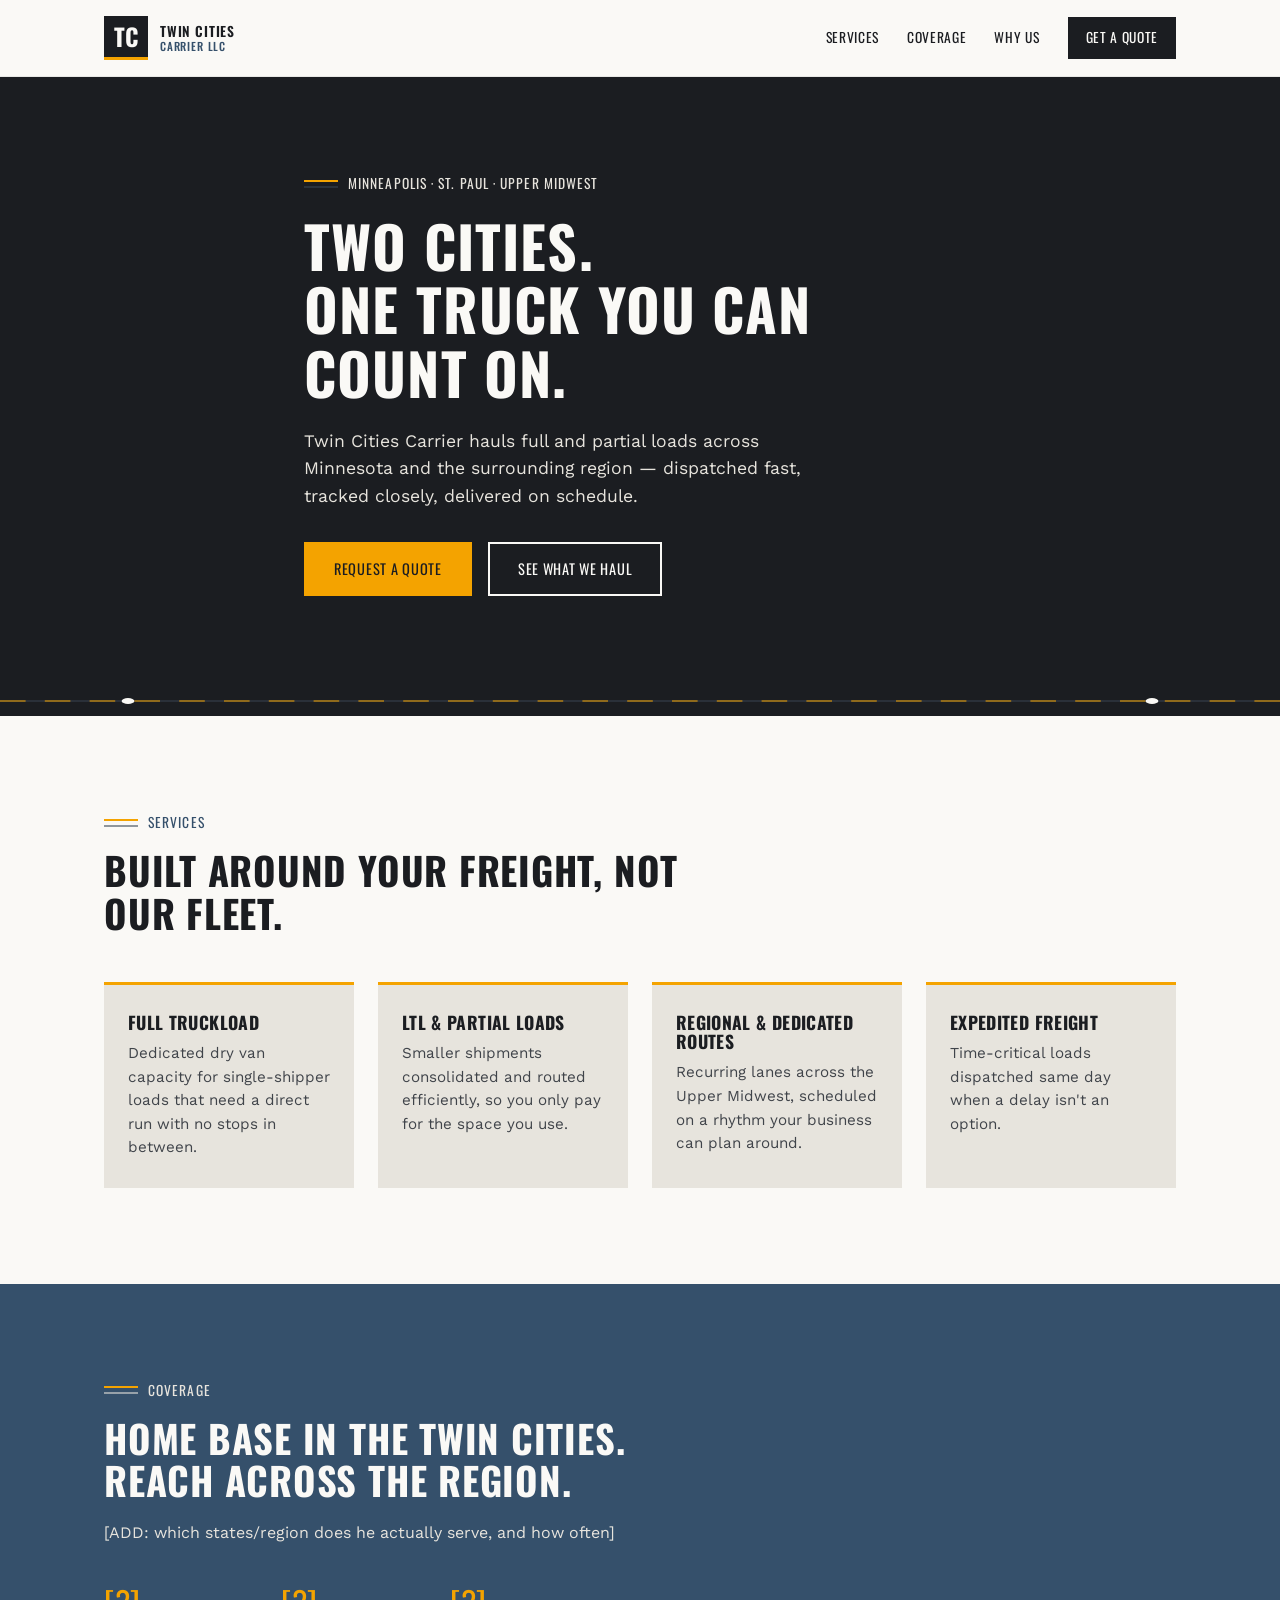
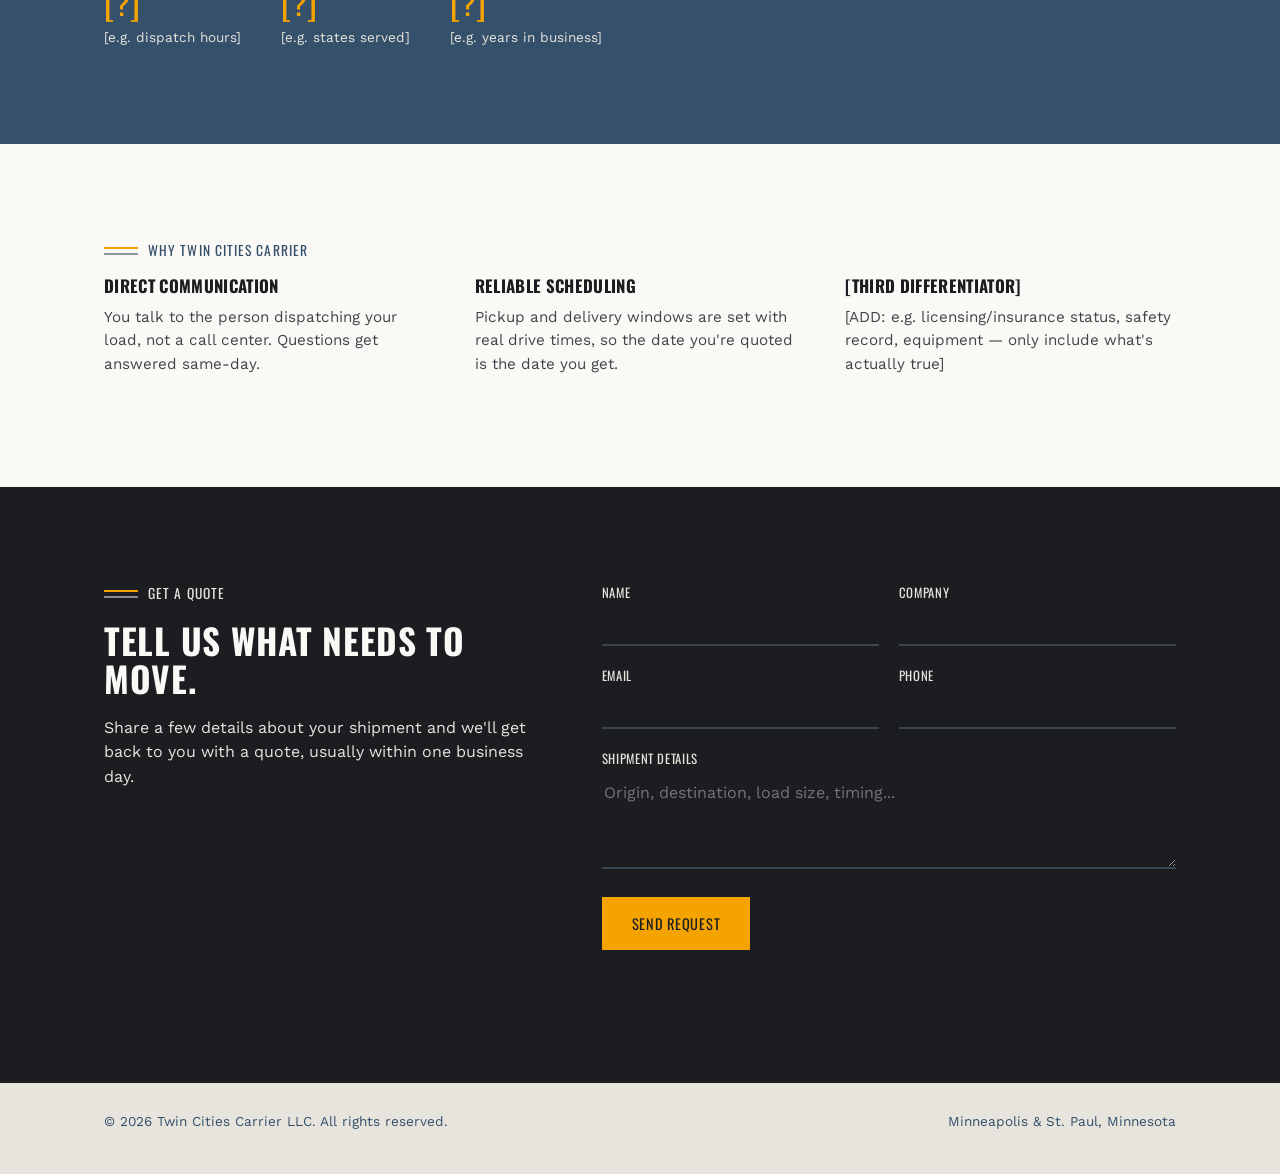
==== Frontend/index.html @ 6d0b6241 "basic structure" ====
<!DOCTYPE html>
<html lang="en">
<head>
<meta charset="UTF-8">
<meta name="viewport" content="width=device-width, initial-scale=1.0">
<title>Twin Cities Carrier LLC | Freight & Trucking Across the Upper Midwest</title>
<link rel="preconnect" href="https://fonts.googleapis.com">
<link rel="preconnect" href="https://fonts.gstatic.com" crossorigin>
<link href="https://fonts.googleapis.com/css2?family=Oswald:wght@500;600;700&family=Work+Sans:wght@400;500;600&display=swap" rel="stylesheet">
<link rel="stylesheet" href="styles.css">
</head>
<body>

<header class="site-header">
  <div class="wrap header-inner">
    <a href="#top" class="logo">
      <span class="logo-mark">TC</span>
      <span class="logo-text">TWIN CITIES<br><span>CARRIER LLC</span></span>
    </a>
    <nav class="main-nav">
      <a href="#services">Services</a>
      <a href="#coverage">Coverage</a>
      <a href="#why">Why Us</a>
      <a href="#contact" class="nav-cta">Get a Quote</a>
    </nav>
  </div>
</header>

<main id="top">

  <section class="hero">
    <div class="wrap hero-inner">
      <p class="eyebrow"><span class="dash-pair" aria-hidden="true"></span>Minneapolis&nbsp;&middot;&nbsp;St. Paul&nbsp;&middot;&nbsp;Upper Midwest</p>
      <h1>Two cities.<br>One truck you can count on.</h1>
      <p class="hero-sub">Twin Cities Carrier hauls full and partial loads across Minnesota and the surrounding region &mdash; dispatched fast, tracked closely, delivered on schedule.</p>
      <div class="hero-actions">
        <a href="#contact" class="btn btn-primary">Request a Quote</a>
        <a href="#services" class="btn btn-ghost">See What We Haul</a>
      </div>
    </div>
    <svg class="route-line" viewBox="0 0 1200 120" preserveAspectRatio="none" aria-hidden="true">
      <line x1="0" y1="90" x2="1200" y2="90" stroke="#3A4552" stroke-width="2"/>
      <line x1="0" y1="90" x2="1200" y2="90" stroke="#F4A300" stroke-width="2" stroke-dasharray="24 18"/>
      <circle cx="120" cy="90" r="6" fill="#FAF9F6"/>
      <circle cx="1080" cy="90" r="6" fill="#FAF9F6"/>
    </svg>
  </section>

  <section id="services" class="services">
    <div class="wrap">
      <p class="section-label"><span class="dash-pair" aria-hidden="true"></span>Services</p>
      <h2>Built around your freight, not our fleet.</h2>
      <div class="card-grid">
        <article class="card">
          <h3>Full Truckload</h3>
          <p>Dedicated dry van capacity for single-shipper loads that need a direct run with no stops in between.</p>
        </article>
        <article class="card">
          <h3>LTL &amp; Partial Loads</h3>
          <p>Smaller shipments consolidated and routed efficiently, so you only pay for the space you use.</p>
        </article>
        <article class="card">
          <h3>Regional &amp; Dedicated Routes</h3>
          <p>Recurring lanes across the Upper Midwest, scheduled on a rhythm your business can plan around.</p>
        </article>
        <article class="card">
          <h3>Expedited Freight</h3>
          <p>Time-critical loads dispatched same day when a delay isn't an option.</p>
        </article>
      </div>
    </div>
  </section>

  <section id="coverage" class="coverage">
    <div class="wrap coverage-inner">
      <div class="coverage-copy">
        <p class="section-label light"><span class="dash-pair light" aria-hidden="true"></span>Coverage</p>
        <h2>Home base in the Twin Cities. Reach across the region.</h2>
        <p>[ADD: which states/region does he actually serve, and how often]</p>
        <ul class="stat-list">
          <li><span class="stat-num">[?]</span><span class="stat-label">[e.g. dispatch hours]</span></li>
          <li><span class="stat-num">[?]</span><span class="stat-label">[e.g. states served]</span></li>
          <li><span class="stat-num">[?]</span><span class="stat-label">[e.g. years in business]</span></li>
        </ul>
      </div>
    </div>
  </section>

  <section id="why" class="why">
    <div class="wrap">
      <p class="section-label"><span class="dash-pair" aria-hidden="true"></span>Why Twin Cities Carrier</p>
      <div class="why-grid">
        <div class="why-item">
          <h3>Direct communication</h3>
          <p>You talk to the person dispatching your load, not a call center. Questions get answered same-day.</p>
        </div>
        <div class="why-item">
          <h3>Reliable scheduling</h3>
          <p>Pickup and delivery windows are set with real drive times, so the date you're quoted is the date you get.</p>
        </div>
        <div class="why-item">
          <h3>[Third differentiator]</h3>
          <p>[ADD: e.g. licensing/insurance status, safety record, equipment — only include what's actually true]</p>
        </div>
      </div>
    </div>
  </section>

  <section id="contact" class="contact">
    <div class="wrap contact-inner">
      <div class="contact-intro">
        <p class="section-label light"><span class="dash-pair light" aria-hidden="true"></span>Get a Quote</p>
        <h2>Tell us what needs to move.</h2>
        <p>Share a few details about your shipment and we'll get back to you with a quote, usually within one business day.</p>
      </div>

      <form id="contact-form" class="contact-form" novalidate>
        <div class="form-row">
          <label for="name">Name</label>
          <input type="text" id="name" name="name" required autocomplete="name">
        </div>
        <div class="form-row">
          <label for="company">Company</label>
          <input type="text" id="company" name="company" autocomplete="organization">
        </div>
        <div class="form-row">
          <label for="email">Email</label>
          <input type="email" id="email" name="email" required autocomplete="email">
        </div>
        <div class="form-row">
          <label for="phone">Phone</label>
          <input type="tel" id="phone" name="phone" autocomplete="tel">
        </div>
        <div class="form-row form-row-full">
          <label for="message">Shipment details</label>
          <textarea id="message" name="message" rows="4" required placeholder="Origin, destination, load size, timing..."></textarea>
        </div>

        <!-- honeypot field for basic spam protection, kept hidden from real users -->
        <div class="form-row form-honeypot" aria-hidden="true">
          <label for="company-website">Leave this field blank</label>
          <input type="text" id="company-website" name="company-website" tabindex="-1" autocomplete="off">
        </div>

        <button type="submit" class="btn btn-primary">Send Request</button>
        <p class="form-status" id="form-status" role="status"></p>
      </form>
    </div>
  </section>

</main>

<footer class="site-footer">
  <div class="wrap footer-inner">
    <p>&copy; 2026 Twin Cities Carrier LLC. All rights reserved.</p>
    <p>Minneapolis &amp; St. Paul, Minnesota</p>
  </div>
</footer>

<script src="scripts/script.js"></script>
</body>
</html>
---- Frontend/styles.css ----
/* ---------- Design tokens ---------- */
:root {
  --asphalt: #1B1D21;
  --steel: #35506B;
  --amber: #F4A300;
  --concrete: #E7E4DD;
  --paper: #FAF9F6;
  --line-gray: #3A4552;

  --font-display: 'Oswald', sans-serif;
  --font-body: 'Work Sans', sans-serif;

  --max-width: 1120px;
}

* { box-sizing: border-box; }

html { scroll-behavior: smooth; }

body {
  margin: 0;
  font-family: var(--font-body);
  color: var(--asphalt);
  background: var(--paper);
  line-height: 1.55;
}

h1, h2, h3 {
  font-family: var(--font-display);
  text-transform: uppercase;
  letter-spacing: 0.02em;
  line-height: 1.1;
  margin: 0 0 0.5em;
}

p { margin: 0 0 1em; }

a { color: inherit; }

.wrap {
  max-width: var(--max-width);
  margin: 0 auto;
  padding: 0 24px;
}

/* ---------- Signature: paired-line motif ---------- */
.dash-pair {
  display: inline-block;
  width: 34px;
  height: 10px;
  margin-right: 10px;
  position: relative;
  vertical-align: middle;
}
.dash-pair::before,
.dash-pair::after {
  content: "";
  position: absolute;
  left: 0;
  width: 100%;
  height: 2px;
}
.dash-pair::before {
  top: 1px;
  background: var(--amber);
}
.dash-pair::after {
  bottom: 1px;
  background: var(--line-gray);
  opacity: 0.55;
}
.dash-pair.light::after { background: var(--concrete); }

/* ---------- Header ---------- */
.site-header {
  position: sticky;
  top: 0;
  z-index: 20;
  background: var(--paper);
  border-bottom: 1px solid rgba(27,29,33,0.08);
}
.header-inner {
  display: flex;
  align-items: center;
  justify-content: space-between;
  height: 76px;
}
.logo {
  display: flex;
  align-items: center;
  gap: 12px;
  text-decoration: none;
  color: var(--asphalt);
}
.logo-mark {
  font-family: var(--font-display);
  font-weight: 700;
  font-size: 1.5rem;
  background: var(--asphalt);
  color: var(--paper);
  width: 44px;
  height: 44px;
  display: flex;
  align-items: center;
  justify-content: center;
  border-bottom: 3px solid var(--amber);
}
.logo-text {
  font-family: var(--font-display);
  font-weight: 600;
  font-size: 0.85rem;
  letter-spacing: 0.06em;
  line-height: 1.25;
}
.logo-text span {
  display: block;
  font-size: 0.7rem;
  color: var(--steel);
  font-weight: 500;
}
.main-nav {
  display: flex;
  align-items: center;
  gap: 28px;
  font-family: var(--font-display);
  font-size: 0.85rem;
  letter-spacing: 0.05em;
  text-transform: uppercase;
}
.main-nav a {
  text-decoration: none;
  color: var(--asphalt);
}
.nav-cta {
  background: var(--asphalt);
  color: var(--paper) !important;
  padding: 10px 18px;
}

/* ---------- Buttons ---------- */
.btn {
  display: inline-block;
  font-family: var(--font-display);
  text-transform: uppercase;
  letter-spacing: 0.05em;
  font-size: 0.9rem;
  text-decoration: none;
  padding: 14px 28px;
  border: 2px solid transparent;
  cursor: pointer;
}
.btn-primary {
  background: var(--amber);
  color: var(--asphalt);
}
.btn-primary:hover { background: #ffb520; }
.btn-ghost {
  border-color: var(--paper);
  color: var(--paper);
}
.btn-ghost:hover { background: rgba(250,249,246,0.1); }

/* ---------- Hero ---------- */
.hero {
  position: relative;
  background: var(--asphalt);
  color: var(--paper);
  padding: 96px 0 120px;
  overflow: hidden;
}
.hero-inner { max-width: 720px; }
.eyebrow {
  display: flex;
  align-items: center;
  font-family: var(--font-display);
  font-size: 0.85rem;
  letter-spacing: 0.08em;
  text-transform: uppercase;
  color: var(--concrete);
  margin-bottom: 20px;
}
.hero h1 {
  font-size: clamp(2.4rem, 5vw, 3.6rem);
  margin-bottom: 24px;
}
.hero-sub {
  font-size: 1.1rem;
  color: var(--concrete);
  max-width: 540px;
}
.hero-actions {
  display: flex;
  gap: 16px;
  margin-top: 32px;
  flex-wrap: wrap;
}
.route-line {
  position: absolute;
  bottom: 0;
  left: 0;
  width: 100%;
  height: 60px;
}

/* ---------- Section labels ---------- */
.section-label {
  display: flex;
  align-items: center;
  font-family: var(--font-display);
  font-size: 0.85rem;
  letter-spacing: 0.08em;
  text-transform: uppercase;
  color: var(--steel);
  margin-bottom: 16px;
}
.section-label.light { color: var(--concrete); }

/* ---------- Services ---------- */
.services { padding: 96px 0; }
.services h2 {
  font-size: clamp(1.8rem, 3vw, 2.4rem);
  max-width: 640px;
  margin-bottom: 48px;
}
.card-grid {
  display: grid;
  grid-template-columns: repeat(auto-fit, minmax(230px, 1fr));
  gap: 24px;
}
.card {
  border-top: 3px solid var(--amber);
  background: var(--concrete);
  padding: 28px 24px;
}
.card h3 {
  font-size: 1.1rem;
  margin-bottom: 10px;
}
.card p {
  font-size: 0.95rem;
  color: #40444a;
  margin: 0;
}

/* ---------- Coverage ---------- */
.coverage {
  background: var(--steel);
  color: var(--paper);
  padding: 96px 0;
}
.coverage-copy { max-width: 620px; }
.coverage h2 {
  font-size: clamp(1.8rem, 3vw, 2.4rem);
}
.coverage p { color: var(--concrete); }
.stat-list {
  list-style: none;
  display: flex;
  gap: 40px;
  padding: 0;
  margin: 32px 0 0;
  flex-wrap: wrap;
}
.stat-list li {
  display: flex;
  flex-direction: column;
}
.stat-num {
  font-family: var(--font-display);
  font-size: 2rem;
  color: var(--amber);
}
.stat-label {
  font-size: 0.85rem;
  color: var(--concrete);
}

/* ---------- Why ---------- */
.why { padding: 96px 0; }
.why-grid {
  display: grid;
  grid-template-columns: repeat(auto-fit, minmax(230px, 1fr));
  gap: 40px;
}
.why-item h3 {
  font-size: 1.05rem;
  margin-bottom: 10px;
}
.why-item p {
  font-size: 0.95rem;
  color: #40444a;
}

/* ---------- Contact ---------- */
.contact {
  background: var(--asphalt);
  color: var(--paper);
  padding: 96px 0;
}
.contact-inner {
  display: grid;
  grid-template-columns: 1fr 1.3fr;
  gap: 56px;
}
.contact-intro h2 {
  font-size: clamp(1.8rem, 3vw, 2.2rem);
}
.contact-intro p { color: var(--concrete); }

.contact-form {
  display: grid;
  grid-template-columns: 1fr 1fr;
  gap: 20px;
}
.form-row { display: flex; flex-direction: column; }
.form-row-full { grid-column: 1 / -1; }
.contact-form label {
  font-family: var(--font-display);
  font-size: 0.8rem;
  letter-spacing: 0.05em;
  text-transform: uppercase;
  color: var(--concrete);
  margin-bottom: 6px;
}
.contact-form input,
.contact-form textarea {
  background: transparent;
  border: none;
  border-bottom: 2px solid var(--line-gray);
  color: var(--paper);
  font-family: var(--font-body);
  font-size: 1rem;
  padding: 8px 2px;
  resize: vertical;
}
.contact-form input:focus,
.contact-form textarea:focus {
  outline: none;
  border-bottom-color: var(--amber);
}
.contact-form button {
  grid-column: 1 / -1;
  justify-self: start;
  margin-top: 8px;
}
.form-status {
  grid-column: 1 / -1;
  font-size: 0.9rem;
  color: var(--amber);
  min-height: 1.2em;
  margin: 0;
}

/* honeypot: visually hidden, still reachable to bots that don't respect display:none the way screen readers do */
.form-honeypot {
  position: absolute;
  left: -9999px;
  width: 1px;
  height: 1px;
  overflow: hidden;
}

/* ---------- Footer ---------- */
.site-footer {
  background: var(--concrete);
  padding: 28px 0;
}
.footer-inner {
  display: flex;
  justify-content: space-between;
  flex-wrap: wrap;
  gap: 8px;
  font-size: 0.85rem;
  color: var(--steel);
}

/* ---------- Focus visibility ---------- */
a:focus-visible,
button:focus-visible,
input:focus-visible,
textarea:focus-visible {
  outline: 2px solid var(--amber);
  outline-offset: 2px;
}

/* ---------- Reduced motion ---------- */
@media (prefers-reduced-motion: reduce) {
  html { scroll-behavior: auto; }
}

/* ---------- Responsive ---------- */
@media (max-width: 780px) {
  .main-nav { display: none; }
  .contact-inner { grid-template-columns: 1fr; }
  .contact-form { grid-template-columns: 1fr; }
  .coverage-inner { grid-template-columns: 1fr; }
}
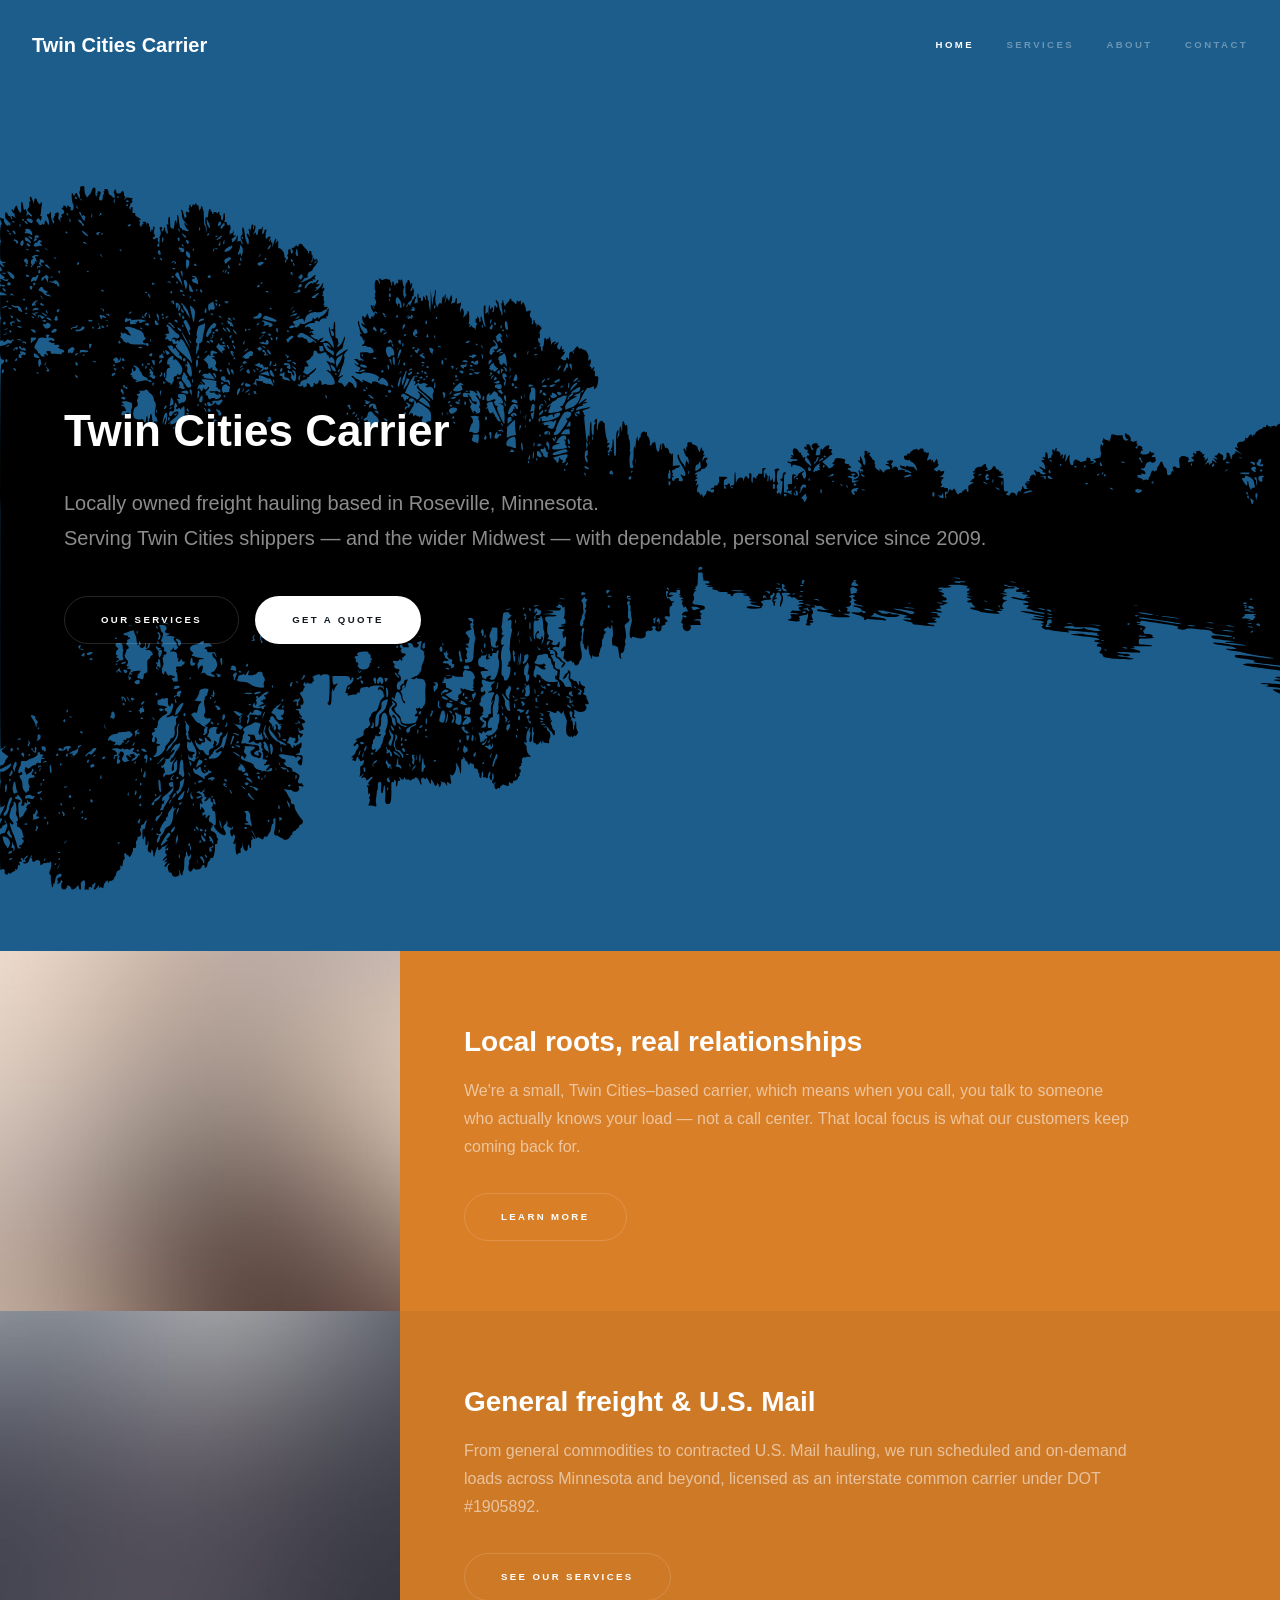
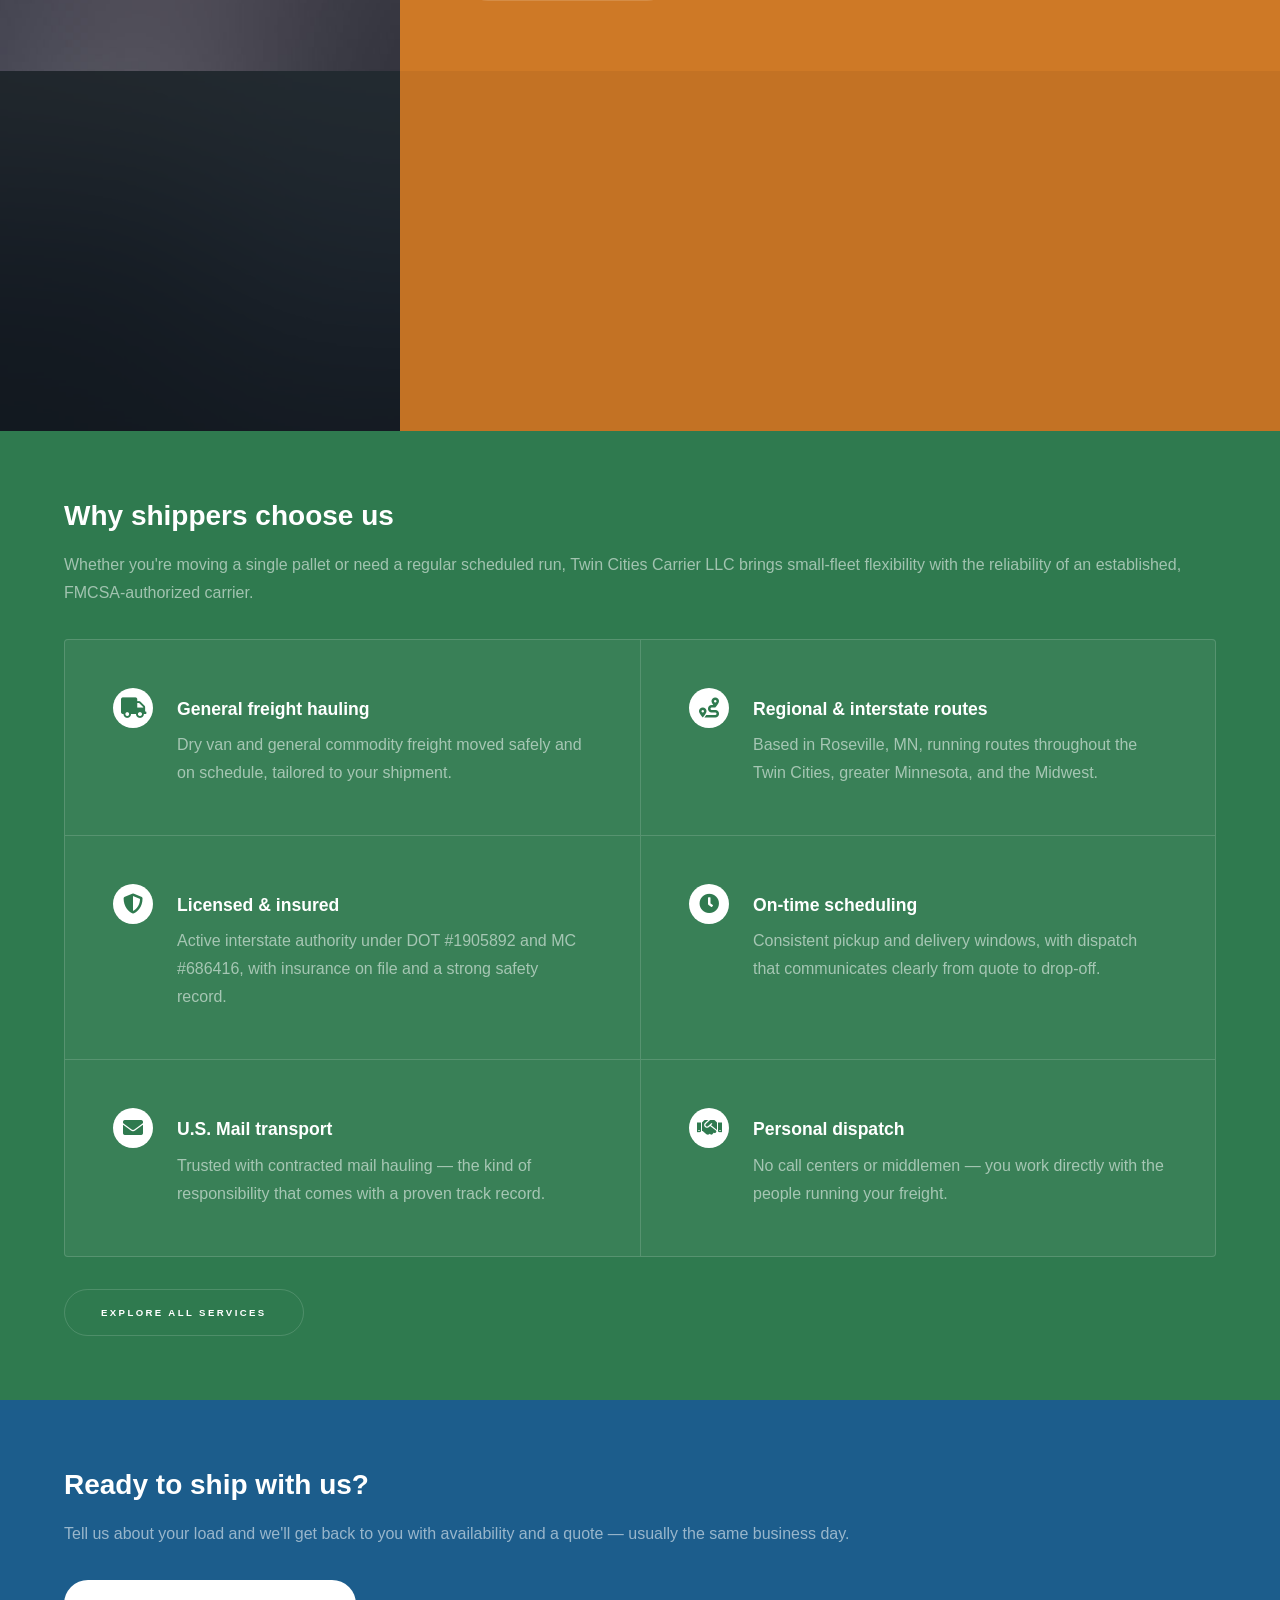
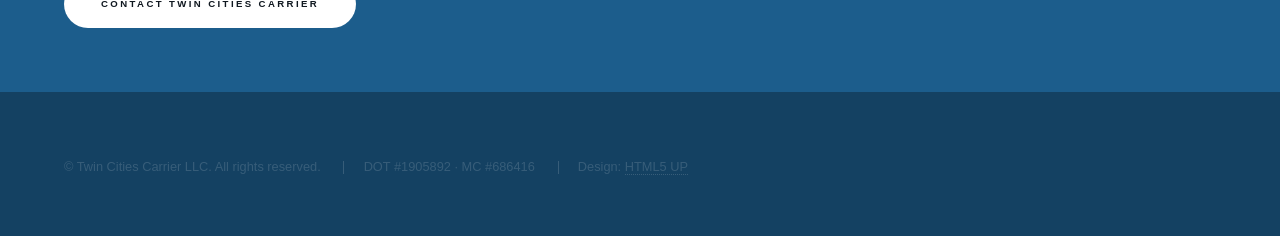
==== commit fbf5dc7f: "structure changes" ====
--- a/Frontend/index.html
+++ b/Frontend/index.html
@@ -1,162 +1,164 @@
-<!DOCTYPE html>
+<!DOCTYPE HTML>
+<!--
+	Site for Twin Cities Carrier LLC
+	Built on Hyperspace by HTML5 UP (html5up.net | @ajlkn)
+	Free for personal and commercial use under the CCA 3.0 license (html5up.net/license)
+-->
 <html lang="en">
-<head>
-<meta charset="UTF-8">
-<meta name="viewport" content="width=device-width, initial-scale=1.0">
-<title>Twin Cities Carrier LLC | Freight & Trucking Across the Upper Midwest</title>
-<link rel="preconnect" href="https://fonts.googleapis.com">
-<link rel="preconnect" href="https://fonts.gstatic.com" crossorigin>
-<link href="https://fonts.googleapis.com/css2?family=Oswald:wght@500;600;700&family=Work+Sans:wght@400;500;600&display=swap" rel="stylesheet">
-<link rel="stylesheet" href="styles.css">
-</head>
-<body>
+	<head>
+		<title>Twin Cities Carrier LLC | Freight Hauling, Roseville MN</title>
+		<meta charset="utf-8" />
+		<meta name="description" content="Twin Cities Carrier LLC is a locally owned freight carrier based in Roseville, MN, hauling general freight and U.S. Mail across Minnesota and the Midwest since 2009." />
+		<meta name="viewport" content="width=device-width, initial-scale=1, user-scalable=no" />
+		<link rel="stylesheet" href="assets/css/main.css" />
+		<noscript><link rel="stylesheet" href="assets/css/noscript.css" /></noscript>
+	</head>
+	<body class="is-preload">
 
-<header class="site-header">
-  <div class="wrap header-inner">
-    <a href="#top" class="logo">
-      <span class="logo-mark">TC</span>
-      <span class="logo-text">TWIN CITIES<br><span>CARRIER LLC</span></span>
-    </a>
-    <nav class="main-nav">
-      <a href="#services">Services</a>
-      <a href="#coverage">Coverage</a>
-      <a href="#why">Why Us</a>
-      <a href="#contact" class="nav-cta">Get a Quote</a>
-    </nav>
-  </div>
-</header>
+		<!-- Header -->
+			<header id="header">
+				<a href="index.html" class="title">Twin Cities Carrier</a>
+				<nav>
+					<ul>
+						<li><a href="index.html" class="active">Home</a></li>
+						<li><a href="services.html">Services</a></li>
+						<li><a href="about.html">About</a></li>
+						<li><a href="contact.html">Contact</a></li>
+					</ul>
+				</nav>
+			</header>
 
-<main id="top">
+		<!-- Wrapper -->
+			<div id="wrapper">
 
-  <section class="hero">
-    <div class="wrap hero-inner">
-      <p class="eyebrow"><span class="dash-pair" aria-hidden="true"></span>Minneapolis&nbsp;&middot;&nbsp;St. Paul&nbsp;&middot;&nbsp;Upper Midwest</p>
-      <h1>Two cities.<br>One truck you can count on.</h1>
-      <p class="hero-sub">Twin Cities Carrier hauls full and partial loads across Minnesota and the surrounding region &mdash; dispatched fast, tracked closely, delivered on schedule.</p>
-      <div class="hero-actions">
-        <a href="#contact" class="btn btn-primary">Request a Quote</a>
-        <a href="#services" class="btn btn-ghost">See What We Haul</a>
-      </div>
-    </div>
-    <svg class="route-line" viewBox="0 0 1200 120" preserveAspectRatio="none" aria-hidden="true">
-      <line x1="0" y1="90" x2="1200" y2="90" stroke="#3A4552" stroke-width="2"/>
-      <line x1="0" y1="90" x2="1200" y2="90" stroke="#F4A300" stroke-width="2" stroke-dasharray="24 18"/>
-      <circle cx="120" cy="90" r="6" fill="#FAF9F6"/>
-      <circle cx="1080" cy="90" r="6" fill="#FAF9F6"/>
-    </svg>
-  </section>
+				<!-- Intro -->
+					<section id="intro" class="wrapper style1 fullscreen fade-up">
+						<div class="inner">
+							<h1>Twin Cities Carrier</h1>
+							<p>Locally owned freight hauling based in Roseville, Minnesota.<br />
+							Serving Twin Cities shippers &mdash; and the wider Midwest &mdash; with dependable, personal service since 2009.</p>
+							<ul class="actions">
+								<li><a href="services.html" class="button">Our Services</a></li>
+								<li><a href="contact.html" class="button primary">Get a Quote</a></li>
+							</ul>
+						</div>
+					</section>
 
-  <section id="services" class="services">
-    <div class="wrap">
-      <p class="section-label"><span class="dash-pair" aria-hidden="true"></span>Services</p>
-      <h2>Built around your freight, not our fleet.</h2>
-      <div class="card-grid">
-        <article class="card">
-          <h3>Full Truckload</h3>
-          <p>Dedicated dry van capacity for single-shipper loads that need a direct run with no stops in between.</p>
-        </article>
-        <article class="card">
-          <h3>LTL &amp; Partial Loads</h3>
-          <p>Smaller shipments consolidated and routed efficiently, so you only pay for the space you use.</p>
-        </article>
-        <article class="card">
-          <h3>Regional &amp; Dedicated Routes</h3>
-          <p>Recurring lanes across the Upper Midwest, scheduled on a rhythm your business can plan around.</p>
-        </article>
-        <article class="card">
-          <h3>Expedited Freight</h3>
-          <p>Time-critical loads dispatched same day when a delay isn't an option.</p>
-        </article>
-      </div>
-    </div>
-  </section>
+				<!-- One -->
+					<section id="one" class="wrapper style2 spotlights">
+						<section>
+							<a href="about.html" class="image"><img src="images/pic01.jpg" alt="" data-position="center center" /></a>
+							<div class="content">
+								<div class="inner">
+									<h2>Local roots, real relationships</h2>
+									<p>We're a small, Twin Cities&ndash;based carrier, which means when you call, you talk to someone who actually knows your load &mdash; not a call center. That local focus is what our customers keep coming back for.</p>
+									<ul class="actions">
+										<li><a href="about.html" class="button">Learn more</a></li>
+									</ul>
+								</div>
+							</div>
+						</section>
+						<section>
+							<a href="services.html" class="image"><img src="images/pic02.jpg" alt="" data-position="top center" /></a>
+							<div class="content">
+								<div class="inner">
+									<h2>General freight &amp; U.S. Mail</h2>
+									<p>From general commodities to contracted U.S. Mail hauling, we run scheduled and on-demand loads across Minnesota and beyond, licensed as an interstate common carrier under DOT #1905892.</p>
+									<ul class="actions">
+										<li><a href="services.html" class="button">See our services</a></li>
+									</ul>
+								</div>
+							</div>
+						</section>
+						<section>
+							<a href="contact.html" class="image"><img src="images/pic03.jpg" alt="" data-position="25% 25%" /></a>
+							<div class="content">
+								<div class="inner">
+									<h2>Safety first, every mile</h2>
+									<p>Since 2009 we've built our business on a clean safety record and straightforward compliance. Our drivers and equipment are held to a high standard, so your freight arrives the way it left.</p>
+									<ul class="actions">
+										<li><a href="contact.html" class="button">Talk to dispatch</a></li>
+									</ul>
+								</div>
+							</div>
+						</section>
+					</section>
 
-  <section id="coverage" class="coverage">
-    <div class="wrap coverage-inner">
-      <div class="coverage-copy">
-        <p class="section-label light"><span class="dash-pair light" aria-hidden="true"></span>Coverage</p>
-        <h2>Home base in the Twin Cities. Reach across the region.</h2>
-        <p>[ADD: which states/region does he actually serve, and how often]</p>
-        <ul class="stat-list">
-          <li><span class="stat-num">[?]</span><span class="stat-label">[e.g. dispatch hours]</span></li>
-          <li><span class="stat-num">[?]</span><span class="stat-label">[e.g. states served]</span></li>
-          <li><span class="stat-num">[?]</span><span class="stat-label">[e.g. years in business]</span></li>
-        </ul>
-      </div>
-    </div>
-  </section>
+				<!-- Two -->
+					<section id="two" class="wrapper style3 fade-up">
+						<div class="inner">
+							<h2>Why shippers choose us</h2>
+							<p>Whether you're moving a single pallet or need a regular scheduled run, Twin Cities Carrier LLC brings small-fleet flexibility with the reliability of an established, FMCSA-authorized carrier.</p>
+							<div class="features">
+								<section>
+									<span class="icon solid major fa-truck"></span>
+									<h3>General freight hauling</h3>
+									<p>Dry van and general commodity freight moved safely and on schedule, tailored to your shipment.</p>
+								</section>
+								<section>
+									<span class="icon solid major fa-route"></span>
+									<h3>Regional &amp; interstate routes</h3>
+									<p>Based in Roseville, MN, running routes throughout the Twin Cities, greater Minnesota, and the Midwest.</p>
+								</section>
+								<section>
+									<span class="icon solid major fa-shield-alt"></span>
+									<h3>Licensed &amp; insured</h3>
+									<p>Active interstate authority under DOT #1905892 and MC #686416, with insurance on file and a strong safety record.</p>
+								</section>
+								<section>
+									<span class="icon solid major fa-clock"></span>
+									<h3>On-time scheduling</h3>
+									<p>Consistent pickup and delivery windows, with dispatch that communicates clearly from quote to drop-off.</p>
+								</section>
+								<section>
+									<span class="icon solid major fa-envelope"></span>
+									<h3>U.S. Mail transport</h3>
+									<p>Trusted with contracted mail hauling &mdash; the kind of responsibility that comes with a proven track record.</p>
+								</section>
+								<section>
+									<span class="icon solid major fa-handshake"></span>
+									<h3>Personal dispatch</h3>
+									<p>No call centers or middlemen &mdash; you work directly with the people running your freight.</p>
+								</section>
+							</div>
+							<ul class="actions">
+								<li><a href="services.html" class="button">Explore all services</a></li>
+							</ul>
+						</div>
+					</section>
 
-  <section id="why" class="why">
-    <div class="wrap">
-      <p class="section-label"><span class="dash-pair" aria-hidden="true"></span>Why Twin Cities Carrier</p>
-      <div class="why-grid">
-        <div class="why-item">
-          <h3>Direct communication</h3>
-          <p>You talk to the person dispatching your load, not a call center. Questions get answered same-day.</p>
-        </div>
-        <div class="why-item">
-          <h3>Reliable scheduling</h3>
-          <p>Pickup and delivery windows are set with real drive times, so the date you're quoted is the date you get.</p>
-        </div>
-        <div class="why-item">
-          <h3>[Third differentiator]</h3>
-          <p>[ADD: e.g. licensing/insurance status, safety record, equipment — only include what's actually true]</p>
-        </div>
-      </div>
-    </div>
-  </section>
+				<!-- Three -->
+					<section id="three" class="wrapper style1 fade-up">
+						<div class="inner">
+							<h2>Ready to ship with us?</h2>
+							<p>Tell us about your load and we'll get back to you with availability and a quote &mdash; usually the same business day.</p>
+							<ul class="actions">
+								<li><a href="contact.html" class="button primary">Contact Twin Cities Carrier</a></li>
+							</ul>
+						</div>
+					</section>
 
-  <section id="contact" class="contact">
-    <div class="wrap contact-inner">
-      <div class="contact-intro">
-        <p class="section-label light"><span class="dash-pair light" aria-hidden="true"></span>Get a Quote</p>
-        <h2>Tell us what needs to move.</h2>
-        <p>Share a few details about your shipment and we'll get back to you with a quote, usually within one business day.</p>
-      </div>
+			</div>
 
-      <form id="contact-form" class="contact-form" novalidate>
-        <div class="form-row">
-          <label for="name">Name</label>
-          <input type="text" id="name" name="name" required autocomplete="name">
-        </div>
-        <div class="form-row">
-          <label for="company">Company</label>
-          <input type="text" id="company" name="company" autocomplete="organization">
-        </div>
-        <div class="form-row">
-          <label for="email">Email</label>
-          <input type="email" id="email" name="email" required autocomplete="email">
-        </div>
-        <div class="form-row">
-          <label for="phone">Phone</label>
-          <input type="tel" id="phone" name="phone" autocomplete="tel">
-        </div>
-        <div class="form-row form-row-full">
-          <label for="message">Shipment details</label>
-          <textarea id="message" name="message" rows="4" required placeholder="Origin, destination, load size, timing..."></textarea>
-        </div>
+		<!-- Footer -->
+			<footer id="footer" class="wrapper style1-alt">
+				<div class="inner">
+					<ul class="menu">
+						<li>&copy; Twin Cities Carrier LLC. All rights reserved.</li>
+						<li>DOT #1905892 &middot; MC #686416</li>
+						<li>Design: <a href="http://html5up.net">HTML5 UP</a></li>
+					</ul>
+				</div>
+			</footer>
 
-        <!-- honeypot field for basic spam protection, kept hidden from real users -->
-        <div class="form-row form-honeypot" aria-hidden="true">
-          <label for="company-website">Leave this field blank</label>
-          <input type="text" id="company-website" name="company-website" tabindex="-1" autocomplete="off">
-        </div>
+		<!-- Scripts -->
+			<script src="assets/js/jquery.min.js"></script>
+			<script src="assets/js/jquery.scrollex.min.js"></script>
+			<script src="assets/js/jquery.scrolly.min.js"></script>
+			<script src="assets/js/browser.min.js"></script>
+			<script src="assets/js/breakpoints.min.js"></script>
+			<script src="assets/js/util.js"></script>
+			<script src="assets/js/main.js"></script>
 
-        <button type="submit" class="btn btn-primary">Send Request</button>
-        <p class="form-status" id="form-status" role="status"></p>
-      </form>
-    </div>
-  </section>
-
-</main>
-
-<footer class="site-footer">
-  <div class="wrap footer-inner">
-    <p>&copy; 2026 Twin Cities Carrier LLC. All rights reserved.</p>
-    <p>Minneapolis &amp; St. Paul, Minnesota</p>
-  </div>
-</footer>
-
-<script src="scripts/script.js"></script>
-</body>
+	</body>
 </html>
--- a/Frontend/assets/css/main.css
+++ b/Frontend/assets/css/main.css
@@ -0,0 +1 @@
+﻿@import'fontawesome-all.min.css';html,body,div,span,applet,object,iframe,h1,h2,h3,h4,h5,h6,p,blockquote,pre,a,abbr,acronym,address,big,cite,code,del,dfn,em,img,ins,kbd,q,s,samp,small,strike,strong,sub,sup,tt,var,b,u,i,center,dl,dt,dd,ol,ul,li,fieldset,form,label,legend,table,caption,tbody,tfoot,thead,tr,th,td,article,aside,canvas,details,embed,figure,figcaption,footer,header,hgroup,menu,nav,output,ruby,section,summary,time,mark,audio,video{margin:0;padding:0;border:0;font-size:100%;font:inherit;vertical-align:baseline}article,aside,details,figcaption,figure,footer,header,hgroup,menu,nav,section{display:block}body{line-height:1}ol,ul{list-style:none}blockquote,q{quotes:none}blockquote:before,blockquote:after,q:before,q:after{content:"";content:none}table{border-collapse:collapse;border-spacing:0}body{-webkit-text-size-adjust:none}mark{background-color:rgba(0,0,0,0);color:inherit}input::-moz-focus-inner{border:0;padding:0}input,select,textarea{-moz-appearance:none;-webkit-appearance:none;-ms-appearance:none;appearance:none}@-ms-viewport{width:device-width}body{-ms-overflow-style:scrollbar}@media screen and (max-width: 480px){html,body{min-width:320px}}html{box-sizing:border-box}*,*:before,*:after{box-sizing:inherit}body{background:#101820}body.is-preload *,body.is-preload *:before,body.is-preload *:after{-moz-animation:none !important;-webkit-animation:none !important;-ms-animation:none !important;animation:none !important;-moz-transition:none !important;-webkit-transition:none !important;-ms-transition:none !important;transition:none !important}body,input,select,textarea{color:rgba(255,255,255,.55);font-family:Arial,Helvetica,sans-serif;font-size:16.5pt;font-weight:normal;line-height:1.75}@media screen and (max-width: 1680px){body,input,select,textarea{font-size:13pt}}@media screen and (max-width: 1280px){body,input,select,textarea{font-size:12pt}}@media screen and (max-width: 360px){body,input,select,textarea{font-size:11pt}}a{-moz-transition:color 0.2s ease, border-bottom-color 0.2s ease;-webkit-transition:color 0.2s ease, border-bottom-color 0.2s ease;-ms-transition:color 0.2s ease, border-bottom-color 0.2s ease;transition:color 0.2s ease, border-bottom-color 0.2s ease;border-bottom:dotted 1px rgba(255,255,255,.35);color:inherit;text-decoration:none}a:hover{border-bottom-color:rgba(0,0,0,0);color:#fff}strong,b{color:#fff;font-weight:bold}em,i{font-style:italic}p{margin:0 0 2em 0}h1,h2,h3,h4,h5,h6{color:#fff;font-weight:bold;line-height:1.5;margin:0 0 .5em 0}h1 a,h2 a,h3 a,h4 a,h5 a,h6 a{color:inherit;text-decoration:none}h1{font-size:2.75em}h1.major{margin:0 0 1.3em 0;position:relative;padding-bottom:.35em}h1.major:after{background-image:-moz-linear-gradient(to right, #1c5d8c, #2f7a4f);background-image:-webkit-linear-gradient(to right, #1c5d8c, #2f7a4f);background-image:-ms-linear-gradient(to right, #1c5d8c, #2f7a4f);background-image:linear-gradient(to right, #1c5d8c, #2f7a4f);-moz-transition:max-width 0.2s ease;-webkit-transition:max-width 0.2s ease;-ms-transition:max-width 0.2s ease;transition:max-width 0.2s ease;border-radius:.2em;bottom:0;content:"";height:.05em;position:absolute;right:0;width:100%}h2{font-size:1.75em}h3{font-size:1.1em}h4{font-size:1em}h5{font-size:.8em}h6{font-size:.6em}@media screen and (max-width: 736px){h1{font-size:2em}h2{font-size:1.25em}h3{font-size:1em}h4{font-size:.8em}h5{font-size:.6em}h6{font-size:.6em}}sub{font-size:.8em;position:relative;top:.5em}sup{font-size:.8em;position:relative;top:-0.5em}blockquote{border-left:solid 4px rgba(255,255,255,.15);font-style:italic;margin:0 0 2em 0;padding:.5em 0 .5em 2em}code{background:rgba(255,255,255,.05);border-radius:.25em;border:solid 1px rgba(255,255,255,.15);font-family:"Courier New",monospace;font-size:.9em;margin:0 .25em;padding:.25em .65em}pre{-webkit-overflow-scrolling:touch;font-family:"Courier New",monospace;font-size:.9em;margin:0 0 2em 0}pre code{display:block;line-height:1.75em;padding:1em 1.5em;overflow-x:auto}hr{border:0;border-bottom:solid 1px rgba(255,255,255,.15);margin:2em 0}hr.major{margin:3em 0}.align-left{text-align:left}.align-center{text-align:center}.align-right{text-align:right}.row{display:flex;flex-wrap:wrap;box-sizing:border-box;align-items:stretch}.row>*{box-sizing:border-box}.row.gtr-uniform>*>:last-child{margin-bottom:0}.row.aln-left{justify-content:flex-start}.row.aln-center{justify-content:center}.row.aln-right{justify-content:flex-end}.row.aln-top{align-items:flex-start}.row.aln-middle{align-items:center}.row.aln-bottom{align-items:flex-end}.row>.imp{order:-1}.row>.col-1{width:8.3333333333%}.row>.off-1{margin-left:8.3333333333%}.row>.col-2{width:16.6666666667%}.row>.off-2{margin-left:16.6666666667%}.row>.col-3{width:25%}.row>.off-3{margin-left:25%}.row>.col-4{width:33.3333333333%}.row>.off-4{margin-left:33.3333333333%}.row>.col-5{width:41.6666666667%}.row>.off-5{margin-left:41.6666666667%}.row>.col-6{width:50%}.row>.off-6{margin-left:50%}.row>.col-7{width:58.3333333333%}.row>.off-7{margin-left:58.3333333333%}.row>.col-8{width:66.6666666667%}.row>.off-8{margin-left:66.6666666667%}.row>.col-9{width:75%}.row>.off-9{margin-left:75%}.row>.col-10{width:83.3333333333%}.row>.off-10{margin-left:83.3333333333%}.row>.col-11{width:91.6666666667%}.row>.off-11{margin-left:91.6666666667%}.row>.col-12{width:100%}.row>.off-12{margin-left:100%}.row.gtr-0{margin-top:0;margin-left:0em}.row.gtr-0>*{padding:0 0 0 0em}.row.gtr-0.gtr-uniform{margin-top:0em}.row.gtr-0.gtr-uniform>*{padding-top:0em}.row.gtr-25{margin-top:0;margin-left:-0.375em}.row.gtr-25>*{padding:0 0 0 .375em}.row.gtr-25.gtr-uniform{margin-top:-0.375em}.row.gtr-25.gtr-uniform>*{padding-top:.375em}.row.gtr-50{margin-top:0;margin-left:-0.75em}.row.gtr-50>*{padding:0 0 0 .75em}.row.gtr-50.gtr-uniform{margin-top:-0.75em}.row.gtr-50.gtr-uniform>*{padding-top:.75em}.row{margin-top:0;margin-left:-1.5em}.row>*{padding:0 0 0 1.5em}.row.gtr-uniform{margin-top:-1.5em}.row.gtr-uniform>*{padding-top:1.5em}.row.gtr-150{margin-top:0;margin-left:-2.25em}.row.gtr-150>*{padding:0 0 0 2.25em}.row.gtr-150.gtr-uniform{margin-top:-2.25em}.row.gtr-150.gtr-uniform>*{padding-top:2.25em}.row.gtr-200{margin-top:0;margin-left:-3em}.row.gtr-200>*{padding:0 0 0 3em}.row.gtr-200.gtr-uniform{margin-top:-3em}.row.gtr-200.gtr-uniform>*{padding-top:3em}@media screen and (max-width: 1680px){.row{display:flex;flex-wrap:wrap;box-sizing:border-box;align-items:stretch}.row>*{box-sizing:border-box}.row.gtr-uniform>*>:last-child{margin-bottom:0}.row.aln-left{justify-content:flex-start}.row.aln-center{justify-content:center}.row.aln-right{justify-content:flex-end}.row.aln-top{align-items:flex-start}.row.aln-middle{align-items:center}.row.aln-bottom{align-items:flex-end}.row>.imp-xlarge{order:-1}.row>.col-1-xlarge{width:8.3333333333%}.row>.off-1-xlarge{margin-left:8.3333333333%}.row>.col-2-xlarge{width:16.6666666667%}.row>.off-2-xlarge{margin-left:16.6666666667%}.row>.col-3-xlarge{width:25%}.row>.off-3-xlarge{margin-left:25%}.row>.col-4-xlarge{width:33.3333333333%}.row>.off-4-xlarge{margin-left:33.3333333333%}.row>.col-5-xlarge{width:41.6666666667%}.row>.off-5-xlarge{margin-left:41.6666666667%}.row>.col-6-xlarge{width:50%}.row>.off-6-xlarge{margin-left:50%}.row>.col-7-xlarge{width:58.3333333333%}.row>.off-7-xlarge{margin-left:58.3333333333%}.row>.col-8-xlarge{width:66.6666666667%}.row>.off-8-xlarge{margin-left:66.6666666667%}.row>.col-9-xlarge{width:75%}.row>.off-9-xlarge{margin-left:75%}.row>.col-10-xlarge{width:83.3333333333%}.row>.off-10-xlarge{margin-left:83.3333333333%}.row>.col-11-xlarge{width:91.6666666667%}.row>.off-11-xlarge{margin-left:91.6666666667%}.row>.col-12-xlarge{width:100%}.row>.off-12-xlarge{margin-left:100%}.row.gtr-0{margin-top:0;margin-left:0em}.row.gtr-0>*{padding:0 0 0 0em}.row.gtr-0.gtr-uniform{margin-top:0em}.row.gtr-0.gtr-uniform>*{padding-top:0em}.row.gtr-25{margin-top:0;margin-left:-0.375em}.row.gtr-25>*{padding:0 0 0 .375em}.row.gtr-25.gtr-uniform{margin-top:-0.375em}.row.gtr-25.gtr-uniform>*{padding-top:.375em}.row.gtr-50{margin-top:0;margin-left:-0.75em}.row.gtr-50>*{padding:0 0 0 .75em}.row.gtr-50.gtr-uniform{margin-top:-0.75em}.row.gtr-50.gtr-uniform>*{padding-top:.75em}.row{margin-top:0;margin-left:-1.5em}.row>*{padding:0 0 0 1.5em}.row.gtr-uniform{margin-top:-1.5em}.row.gtr-uniform>*{padding-top:1.5em}.row.gtr-150{margin-top:0;margin-left:-2.25em}.row.gtr-150>*{padding:0 0 0 2.25em}.row.gtr-150.gtr-uniform{margin-top:-2.25em}.row.gtr-150.gtr-uniform>*{padding-top:2.25em}.row.gtr-200{margin-top:0;margin-left:-3em}.row.gtr-200>*{padding:0 0 0 3em}.row.gtr-200.gtr-uniform{margin-top:-3em}.row.gtr-200.gtr-uniform>*{padding-top:3em}}@media screen and (max-width: 1280px){.row{display:flex;flex-wrap:wrap;box-sizing:border-box;align-items:stretch}.row>*{box-sizing:border-box}.row.gtr-uniform>*>:last-child{margin-bottom:0}.row.aln-left{justify-content:flex-start}.row.aln-center{justify-content:center}.row.aln-right{justify-content:flex-end}.row.aln-top{align-items:flex-start}.row.aln-middle{align-items:center}.row.aln-bottom{align-items:flex-end}.row>.imp-large{order:-1}.row>.col-1-large{width:8.3333333333%}.row>.off-1-large{margin-left:8.3333333333%}.row>.col-2-large{width:16.6666666667%}.row>.off-2-large{margin-left:16.6666666667%}.row>.col-3-large{width:25%}.row>.off-3-large{margin-left:25%}.row>.col-4-large{width:33.3333333333%}.row>.off-4-large{margin-left:33.3333333333%}.row>.col-5-large{width:41.6666666667%}.row>.off-5-large{margin-left:41.6666666667%}.row>.col-6-large{width:50%}.row>.off-6-large{margin-left:50%}.row>.col-7-large{width:58.3333333333%}.row>.off-7-large{margin-left:58.3333333333%}.row>.col-8-large{width:66.6666666667%}.row>.off-8-large{margin-left:66.6666666667%}.row>.col-9-large{width:75%}.row>.off-9-large{margin-left:75%}.row>.col-10-large{width:83.3333333333%}.row>.off-10-large{margin-left:83.3333333333%}.row>.col-11-large{width:91.6666666667%}.row>.off-11-large{margin-left:91.6666666667%}.row>.col-12-large{width:100%}.row>.off-12-large{margin-left:100%}.row.gtr-0{margin-top:0;margin-left:0em}.row.gtr-0>*{padding:0 0 0 0em}.row.gtr-0.gtr-uniform{margin-top:0em}.row.gtr-0.gtr-uniform>*{padding-top:0em}.row.gtr-25{margin-top:0;margin-left:-0.375em}.row.gtr-25>*{padding:0 0 0 .375em}.row.gtr-25.gtr-uniform{margin-top:-0.375em}.row.gtr-25.gtr-uniform>*{padding-top:.375em}.row.gtr-50{margin-top:0;margin-left:-0.75em}.row.gtr-50>*{padding:0 0 0 .75em}.row.gtr-50.gtr-uniform{margin-top:-0.75em}.row.gtr-50.gtr-uniform>*{padding-top:.75em}.row{margin-top:0;margin-left:-1.5em}.row>*{padding:0 0 0 1.5em}.row.gtr-uniform{margin-top:-1.5em}.row.gtr-uniform>*{padding-top:1.5em}.row.gtr-150{margin-top:0;margin-left:-2.25em}.row.gtr-150>*{padding:0 0 0 2.25em}.row.gtr-150.gtr-uniform{margin-top:-2.25em}.row.gtr-150.gtr-uniform>*{padding-top:2.25em}.row.gtr-200{margin-top:0;margin-left:-3em}.row.gtr-200>*{padding:0 0 0 3em}.row.gtr-200.gtr-uniform{margin-top:-3em}.row.gtr-200.gtr-uniform>*{padding-top:3em}}@media screen and (max-width: 980px){.row{display:flex;flex-wrap:wrap;box-sizing:border-box;align-items:stretch}.row>*{box-sizing:border-box}.row.gtr-uniform>*>:last-child{margin-bottom:0}.row.aln-left{justify-content:flex-start}.row.aln-center{justify-content:center}.row.aln-right{justify-content:flex-end}.row.aln-top{align-items:flex-start}.row.aln-middle{align-items:center}.row.aln-bottom{align-items:flex-end}.row>.imp-medium{order:-1}.row>.col-1-medium{width:8.3333333333%}.row>.off-1-medium{margin-left:8.3333333333%}.row>.col-2-medium{width:16.6666666667%}.row>.off-2-medium{margin-left:16.6666666667%}.row>.col-3-medium{width:25%}.row>.off-3-medium{margin-left:25%}.row>.col-4-medium{width:33.3333333333%}.row>.off-4-medium{margin-left:33.3333333333%}.row>.col-5-medium{width:41.6666666667%}.row>.off-5-medium{margin-left:41.6666666667%}.row>.col-6-medium{width:50%}.row>.off-6-medium{margin-left:50%}.row>.col-7-medium{width:58.3333333333%}.row>.off-7-medium{margin-left:58.3333333333%}.row>.col-8-medium{width:66.6666666667%}.row>.off-8-medium{margin-left:66.6666666667%}.row>.col-9-medium{width:75%}.row>.off-9-medium{margin-left:75%}.row>.col-10-medium{width:83.3333333333%}.row>.off-10-medium{margin-left:83.3333333333%}.row>.col-11-medium{width:91.6666666667%}.row>.off-11-medium{margin-left:91.6666666667%}.row>.col-12-medium{width:100%}.row>.off-12-medium{margin-left:100%}.row.gtr-0{margin-top:0;margin-left:0em}.row.gtr-0>*{padding:0 0 0 0em}.row.gtr-0.gtr-uniform{margin-top:0em}.row.gtr-0.gtr-uniform>*{padding-top:0em}.row.gtr-25{margin-top:0;margin-left:-0.375em}.row.gtr-25>*{padding:0 0 0 .375em}.row.gtr-25.gtr-uniform{margin-top:-0.375em}.row.gtr-25.gtr-uniform>*{padding-top:.375em}.row.gtr-50{margin-top:0;margin-left:-0.75em}.row.gtr-50>*{padding:0 0 0 .75em}.row.gtr-50.gtr-uniform{margin-top:-0.75em}.row.gtr-50.gtr-uniform>*{padding-top:.75em}.row{margin-top:0;margin-left:-1.5em}.row>*{padding:0 0 0 1.5em}.row.gtr-uniform{margin-top:-1.5em}.row.gtr-uniform>*{padding-top:1.5em}.row.gtr-150{margin-top:0;margin-left:-2.25em}.row.gtr-150>*{padding:0 0 0 2.25em}.row.gtr-150.gtr-uniform{margin-top:-2.25em}.row.gtr-150.gtr-uniform>*{padding-top:2.25em}.row.gtr-200{margin-top:0;margin-left:-3em}.row.gtr-200>*{padding:0 0 0 3em}.row.gtr-200.gtr-uniform{margin-top:-3em}.row.gtr-200.gtr-uniform>*{padding-top:3em}}@media screen and (max-width: 736px){.row{display:flex;flex-wrap:wrap;box-sizing:border-box;align-items:stretch}.row>*{box-sizing:border-box}.row.gtr-uniform>*>:last-child{margin-bottom:0}.row.aln-left{justify-content:flex-start}.row.aln-center{justify-content:center}.row.aln-right{justify-content:flex-end}.row.aln-top{align-items:flex-start}.row.aln-middle{align-items:center}.row.aln-bottom{align-items:flex-end}.row>.imp-small{order:-1}.row>.col-1-small{width:8.3333333333%}.row>.off-1-small{margin-left:8.3333333333%}.row>.col-2-small{width:16.6666666667%}.row>.off-2-small{margin-left:16.6666666667%}.row>.col-3-small{width:25%}.row>.off-3-small{margin-left:25%}.row>.col-4-small{width:33.3333333333%}.row>.off-4-small{margin-left:33.3333333333%}.row>.col-5-small{width:41.6666666667%}.row>.off-5-small{margin-left:41.6666666667%}.row>.col-6-small{width:50%}.row>.off-6-small{margin-left:50%}.row>.col-7-small{width:58.3333333333%}.row>.off-7-small{margin-left:58.3333333333%}.row>.col-8-small{width:66.6666666667%}.row>.off-8-small{margin-left:66.6666666667%}.row>.col-9-small{width:75%}.row>.off-9-small{margin-left:75%}.row>.col-10-small{width:83.3333333333%}.row>.off-10-small{margin-left:83.3333333333%}.row>.col-11-small{width:91.6666666667%}.row>.off-11-small{margin-left:91.6666666667%}.row>.col-12-small{width:100%}.row>.off-12-small{margin-left:100%}.row.gtr-0{margin-top:0;margin-left:0em}.row.gtr-0>*{padding:0 0 0 0em}.row.gtr-0.gtr-uniform{margin-top:0em}.row.gtr-0.gtr-uniform>*{padding-top:0em}.row.gtr-25{margin-top:0;margin-left:-0.375em}.row.gtr-25>*{padding:0 0 0 .375em}.row.gtr-25.gtr-uniform{margin-top:-0.375em}.row.gtr-25.gtr-uniform>*{padding-top:.375em}.row.gtr-50{margin-top:0;margin-left:-0.75em}.row.gtr-50>*{padding:0 0 0 .75em}.row.gtr-50.gtr-uniform{margin-top:-0.75em}.row.gtr-50.gtr-uniform>*{padding-top:.75em}.row{margin-top:0;margin-left:-1.5em}.row>*{padding:0 0 0 1.5em}.row.gtr-uniform{margin-top:-1.5em}.row.gtr-uniform>*{padding-top:1.5em}.row.gtr-150{margin-top:0;margin-left:-2.25em}.row.gtr-150>*{padding:0 0 0 2.25em}.row.gtr-150.gtr-uniform{margin-top:-2.25em}.row.gtr-150.gtr-uniform>*{padding-top:2.25em}.row.gtr-200{margin-top:0;margin-left:-3em}.row.gtr-200>*{padding:0 0 0 3em}.row.gtr-200.gtr-uniform{margin-top:-3em}.row.gtr-200.gtr-uniform>*{padding-top:3em}}@media screen and (max-width: 480px){.row{display:flex;flex-wrap:wrap;box-sizing:border-box;align-items:stretch}.row>*{box-sizing:border-box}.row.gtr-uniform>*>:last-child{margin-bottom:0}.row.aln-left{justify-content:flex-start}.row.aln-center{justify-content:center}.row.aln-right{justify-content:flex-end}.row.aln-top{align-items:flex-start}.row.aln-middle{align-items:center}.row.aln-bottom{align-items:flex-end}.row>.imp-xsmall{order:-1}.row>.col-1-xsmall{width:8.3333333333%}.row>.off-1-xsmall{margin-left:8.3333333333%}.row>.col-2-xsmall{width:16.6666666667%}.row>.off-2-xsmall{margin-left:16.6666666667%}.row>.col-3-xsmall{width:25%}.row>.off-3-xsmall{margin-left:25%}.row>.col-4-xsmall{width:33.3333333333%}.row>.off-4-xsmall{margin-left:33.3333333333%}.row>.col-5-xsmall{width:41.6666666667%}.row>.off-5-xsmall{margin-left:41.6666666667%}.row>.col-6-xsmall{width:50%}.row>.off-6-xsmall{margin-left:50%}.row>.col-7-xsmall{width:58.3333333333%}.row>.off-7-xsmall{margin-left:58.3333333333%}.row>.col-8-xsmall{width:66.6666666667%}.row>.off-8-xsmall{margin-left:66.6666666667%}.row>.col-9-xsmall{width:75%}.row>.off-9-xsmall{margin-left:75%}.row>.col-10-xsmall{width:83.3333333333%}.row>.off-10-xsmall{margin-left:83.3333333333%}.row>.col-11-xsmall{width:91.6666666667%}.row>.off-11-xsmall{margin-left:91.6666666667%}.row>.col-12-xsmall{width:100%}.row>.off-12-xsmall{margin-left:100%}.row.gtr-0{margin-top:0;margin-left:0em}.row.gtr-0>*{padding:0 0 0 0em}.row.gtr-0.gtr-uniform{margin-top:0em}.row.gtr-0.gtr-uniform>*{padding-top:0em}.row.gtr-25{margin-top:0;margin-left:-0.375em}.row.gtr-25>*{padding:0 0 0 .375em}.row.gtr-25.gtr-uniform{margin-top:-0.375em}.row.gtr-25.gtr-uniform>*{padding-top:.375em}.row.gtr-50{margin-top:0;margin-left:-0.75em}.row.gtr-50>*{padding:0 0 0 .75em}.row.gtr-50.gtr-uniform{margin-top:-0.75em}.row.gtr-50.gtr-uniform>*{padding-top:.75em}.row{margin-top:0;margin-left:-1.5em}.row>*{padding:0 0 0 1.5em}.row.gtr-uniform{margin-top:-1.5em}.row.gtr-uniform>*{padding-top:1.5em}.row.gtr-150{margin-top:0;margin-left:-2.25em}.row.gtr-150>*{padding:0 0 0 2.25em}.row.gtr-150.gtr-uniform{margin-top:-2.25em}.row.gtr-150.gtr-uniform>*{padding-top:2.25em}.row.gtr-200{margin-top:0;margin-left:-3em}.row.gtr-200>*{padding:0 0 0 3em}.row.gtr-200.gtr-uniform{margin-top:-3em}.row.gtr-200.gtr-uniform>*{padding-top:3em}}.box{border-radius:.25em;border:solid 1px rgba(255,255,255,.15);margin-bottom:2em;padding:1.5em}.box>:last-child,.box>:last-child>:last-child,.box>:last-child>:last-child>:last-child{margin-bottom:0}.box.alt{border:0;border-radius:0;padding:0}input[type=submit],input[type=reset],input[type=button],button,.button{-moz-appearance:none;-webkit-appearance:none;-ms-appearance:none;appearance:none;-moz-transition:border-color 0.2s ease;-webkit-transition:border-color 0.2s ease;-ms-transition:border-color 0.2s ease;transition:border-color 0.2s ease;background-color:rgba(0,0,0,0);border:solid 1px !important;border-color:rgba(255,255,255,.15) !important;border-radius:3em;color:#fff !important;cursor:pointer;display:inline-block;font-size:.6em;font-weight:bold;height:calc(4.75em + 2px);letter-spacing:.25em;line-height:4.75em;outline:0;padding:0 3.75em;position:relative;text-align:center;text-decoration:none;text-transform:uppercase;white-space:nowrap}input[type=submit]:after,input[type=reset]:after,input[type=button]:after,button:after,.button:after{-moz-transform:scale(0.25);-webkit-transform:scale(0.25);-ms-transform:scale(0.25);transform:scale(0.25);pointer-events:none;-moz-transition:opacity 0.2s ease, -moz-transform 0.2s ease;-webkit-transition:opacity 0.2s ease, -webkit-transform 0.2s ease;-ms-transition:opacity 0.2s ease, -ms-transform 0.2s ease;transition:opacity 0.2s ease, transform 0.2s ease;background:#fff;border-radius:3em;content:"";height:100%;left:0;opacity:0;position:absolute;top:0;width:100%}input[type=submit].icon:before,input[type=reset].icon:before,input[type=button].icon:before,button.icon:before,.button.icon:before{margin-right:.75em}input[type=submit].fit,input[type=reset].fit,input[type=button].fit,button.fit,.button.fit{width:100%}input[type=submit].small,input[type=reset].small,input[type=button].small,button.small,.button.small{font-size:.4em}input[type=submit].large,input[type=reset].large,input[type=button].large,button.large,.button.large{font-size:.8em}input[type=submit].primary,input[type=reset].primary,input[type=button].primary,button.primary,.button.primary{background-color:#fff;color:#101820 !important}input[type=submit].primary:after,input[type=reset].primary:after,input[type=button].primary:after,button.primary:after,.button.primary:after{display:none}input[type=submit].disabled,input[type=submit]:disabled,input[type=reset].disabled,input[type=reset]:disabled,input[type=button].disabled,input[type=button]:disabled,button.disabled,button:disabled,.button.disabled,.button:disabled{cursor:default;opacity:.5;pointer-events:none}input[type=submit]:hover,input[type=reset]:hover,input[type=button]:hover,button:hover,.button:hover{border-color:rgba(255,255,255,.55) !important}input[type=submit]:hover:after,input[type=reset]:hover:after,input[type=button]:hover:after,button:hover:after,.button:hover:after{opacity:.05;-moz-transform:scale(1);-webkit-transform:scale(1);-ms-transform:scale(1);transform:scale(1)}input[type=submit]:hover:active,input[type=reset]:hover:active,input[type=button]:hover:active,button:hover:active,.button:hover:active{border-color:#fff !important}input[type=submit]:hover:active:after,input[type=reset]:hover:active:after,input[type=button]:hover:active:after,button:hover:active:after,.button:hover:active:after{opacity:.1}.features{display:-moz-flex;display:-webkit-flex;display:-ms-flex;display:flex;-moz-flex-wrap:wrap;-webkit-flex-wrap:wrap;-ms-flex-wrap:wrap;flex-wrap:wrap;border-radius:.25em;border:solid 1px rgba(255,255,255,.15);background:rgba(255,255,255,.05);margin:0 0 2em 0}.features section{padding:3.5em 3em 1em 7em;width:50%;border-top:solid 1px rgba(255,255,255,.15);position:relative}.features section:nth-child(-n+2){border-top-width:0}.features section:nth-child(2n){border-left:solid 1px rgba(255,255,255,.15)}.features section .icon{-moz-transition:opacity 0.5s ease, -moz-transform 0.5s ease;-webkit-transition:opacity 0.5s ease, -webkit-transform 0.5s ease;-ms-transition:opacity 0.5s ease, -ms-transform 0.5s ease;transition:opacity 0.5s ease, transform 0.5s ease;-moz-transition-delay:1s;-webkit-transition-delay:1s;-ms-transition-delay:1s;transition-delay:1s;-moz-transform:scale(1);-webkit-transform:scale(1);-ms-transform:scale(1);transform:scale(1);position:absolute;left:3em;top:3em;opacity:1}.features section:nth-child(1) .icon{-moz-transition-delay:0.15s;-webkit-transition-delay:0.15s;-ms-transition-delay:0.15s;transition-delay:0.15s}.features section:nth-child(2) .icon{-moz-transition-delay:0.3s;-webkit-transition-delay:0.3s;-ms-transition-delay:0.3s;transition-delay:0.3s}.features section:nth-child(3) .icon{-moz-transition-delay:0.45s;-webkit-transition-delay:0.45s;-ms-transition-delay:0.45s;transition-delay:0.45s}.features section:nth-child(4) .icon{-moz-transition-delay:0.6s;-webkit-transition-delay:0.6s;-ms-transition-delay:0.6s;transition-delay:0.6s}.features section:nth-child(5) .icon{-moz-transition-delay:0.75s;-webkit-transition-delay:0.75s;-ms-transition-delay:0.75s;transition-delay:0.75s}.features section:nth-child(6) .icon{-moz-transition-delay:0.9s;-webkit-transition-delay:0.9s;-ms-transition-delay:0.9s;transition-delay:0.9s}.features section:nth-child(7) .icon{-moz-transition-delay:1.05s;-webkit-transition-delay:1.05s;-ms-transition-delay:1.05s;transition-delay:1.05s}.features section:nth-child(8) .icon{-moz-transition-delay:1.2s;-webkit-transition-delay:1.2s;-ms-transition-delay:1.2s;transition-delay:1.2s}.features section:nth-child(9) .icon{-moz-transition-delay:1.35s;-webkit-transition-delay:1.35s;-ms-transition-delay:1.35s;transition-delay:1.35s}.features section:nth-child(10) .icon{-moz-transition-delay:1.5s;-webkit-transition-delay:1.5s;-ms-transition-delay:1.5s;transition-delay:1.5s}.features section:nth-child(11) .icon{-moz-transition-delay:1.65s;-webkit-transition-delay:1.65s;-ms-transition-delay:1.65s;transition-delay:1.65s}.features section:nth-child(12) .icon{-moz-transition-delay:1.8s;-webkit-transition-delay:1.8s;-ms-transition-delay:1.8s;transition-delay:1.8s}.features section:nth-child(13) .icon{-moz-transition-delay:1.95s;-webkit-transition-delay:1.95s;-ms-transition-delay:1.95s;transition-delay:1.95s}.features section:nth-child(14) .icon{-moz-transition-delay:2.1s;-webkit-transition-delay:2.1s;-ms-transition-delay:2.1s;transition-delay:2.1s}.features section:nth-child(15) .icon{-moz-transition-delay:2.25s;-webkit-transition-delay:2.25s;-ms-transition-delay:2.25s;transition-delay:2.25s}.features section:nth-child(16) .icon{-moz-transition-delay:2.4s;-webkit-transition-delay:2.4s;-ms-transition-delay:2.4s;transition-delay:2.4s}.features section:nth-child(17) .icon{-moz-transition-delay:2.55s;-webkit-transition-delay:2.55s;-ms-transition-delay:2.55s;transition-delay:2.55s}.features section:nth-child(18) .icon{-moz-transition-delay:2.7s;-webkit-transition-delay:2.7s;-ms-transition-delay:2.7s;transition-delay:2.7s}.features section:nth-child(19) .icon{-moz-transition-delay:2.85s;-webkit-transition-delay:2.85s;-ms-transition-delay:2.85s;transition-delay:2.85s}.features section:nth-child(20) .icon{-moz-transition-delay:3s;-webkit-transition-delay:3s;-ms-transition-delay:3s;transition-delay:3s}.features.inactive section .icon{-moz-transform:scale(0.5);-webkit-transform:scale(0.5);-ms-transform:scale(0.5);transform:scale(0.5);opacity:0}@media screen and (max-width: 980px){.features{display:block}.features section{border-top-width:1px !important;border-left-width:0 !important;width:100%}.features section:first-child{border-top-width:0 !important}}@media screen and (max-width: 736px){.features section{padding:2.5em 1.5em .1em 5.5em}.features section .icon{left:1.5em;top:2em}}@media screen and (max-width: 480px){.features section{padding:2em 1.5em .1em 1.5em}.features section .icon{left:0;position:relative;top:0}}form{margin:0 0 2em 0}form>:last-child{margin-bottom:0}form>.fields{display:-moz-flex;display:-webkit-flex;display:-ms-flex;display:flex;-moz-flex-wrap:wrap;-webkit-flex-wrap:wrap;-ms-flex-wrap:wrap;flex-wrap:wrap;width:calc(100% + 3em);margin:-1.5em 0 2em -1.5em}form>.fields>.field{-moz-flex-grow:0;-webkit-flex-grow:0;-ms-flex-grow:0;flex-grow:0;-moz-flex-shrink:0;-webkit-flex-shrink:0;-ms-flex-shrink:0;flex-shrink:0;padding:1.5em 0 0 1.5em;width:calc(100% - 1.5em)}form>.fields>.field.half{width:calc(50% - 0.75em)}form>.fields>.field.third{width:calc(100%/3 - 0.5em)}form>.fields>.field.quarter{width:calc(25% - 0.375em)}@media screen and (max-width: 480px){form>.fields{width:calc(100% + 3em);margin:-1.5em 0 2em -1.5em}form>.fields>.field{padding:1.5em 0 0 1.5em;width:calc(100% - 1.5em)}form>.fields>.field.half{width:calc(100% - 1.5em)}form>.fields>.field.third{width:calc(100% - 1.5em)}form>.fields>.field.quarter{width:calc(100% - 1.5em)}}label{color:#fff;font-weight:bold;line-height:1.5;margin:0 0 .7em 0;display:block;font-size:1.1em}input[type=text],input[type=password],input[type=email],input[type=tel],select,textarea{-moz-appearance:none;-webkit-appearance:none;-ms-appearance:none;appearance:none;background:rgba(255,255,255,.05);border-radius:.25em;border:none;border:solid 1px rgba(255,255,255,.15);color:inherit;display:block;outline:0;padding:0 1em;text-decoration:none;width:100%}input[type=text]:invalid,input[type=password]:invalid,input[type=email]:invalid,input[type=tel]:invalid,select:invalid,textarea:invalid{box-shadow:none}input[type=text]:focus,input[type=password]:focus,input[type=email]:focus,input[type=tel]:focus,select:focus,textarea:focus{border-color:#fff;box-shadow:0 0 0 1px #fff}select{background-image:url("data:image/svg+xml;charset=utf8,%3Csvg xmlns='http://www.w3.org/2000/svg' width='40' height='40' preserveAspectRatio='none' viewBox='0 0 40 40'%3E%3Cpath d='M9.4,12.3l10.4,10.4l10.4-10.4c0.2-0.2,0.5-0.4,0.9-0.4c0.3,0,0.6,0.1,0.9,0.4l3.3,3.3c0.2,0.2,0.4,0.5,0.4,0.9 c0,0.4-0.1,0.6-0.4,0.9L20.7,31.9c-0.2,0.2-0.5,0.4-0.9,0.4c-0.3,0-0.6-0.1-0.9-0.4L4.3,17.3c-0.2-0.2-0.4-0.5-0.4-0.9 c0-0.4,0.1-0.6,0.4-0.9l3.3-3.3c0.2-0.2,0.5-0.4,0.9-0.4S9.1,12.1,9.4,12.3z' fill='rgba(255, 255, 255, 0.15)' /%3E%3C/svg%3E");background-size:1.25rem;background-repeat:no-repeat;background-position:calc(100% - 1rem) center;height:2.75em;padding-right:2.75em;text-overflow:ellipsis}select option{color:#fff;background:#101820}select:focus::-ms-value{background-color:rgba(0,0,0,0)}select::-ms-expand{display:none}input[type=text],input[type=password],input[type=email],select{height:2.75em}textarea{padding:.75em 1em}body.is-ie textarea{min-height:10em}input[type=checkbox],input[type=radio]{-moz-appearance:none;-webkit-appearance:none;-ms-appearance:none;appearance:none;display:block;float:left;margin-right:-2em;opacity:0;width:1em;z-index:-1}input[type=checkbox]+label,input[type=radio]+label{text-decoration:none}input[type=checkbox]+label:before,input[type=radio]+label:before{-moz-osx-font-smoothing:grayscale;-webkit-font-smoothing:antialiased;display:inline-block;font-style:normal;font-variant:normal;text-rendering:auto;line-height:1;text-transform:none !important;font-family:"Font Awesome 5 Free";font-weight:900}input[type=checkbox]+label,input[type=radio]+label{color:rgba(255,255,255,.55);cursor:pointer;display:inline-block;font-size:1em;font-weight:normal;padding-left:2.4em;padding-right:.75em;position:relative}input[type=checkbox]+label:before,input[type=radio]+label:before{background:rgba(255,255,255,.05);border-radius:.25em;border:solid 1px rgba(255,255,255,.15);content:"";display:inline-block;font-size:.8em;height:2.0625em;left:0;line-height:2.0625em;position:absolute;text-align:center;top:0;width:2.0625em}input[type=checkbox]:checked+label:before,input[type=radio]:checked+label:before{background:#fff;border-color:#fff;color:#2f7a4f;content:""}input[type=checkbox]:focus+label:before,input[type=radio]:focus+label:before{border-color:#fff;box-shadow:0 0 0 1px #fff}input[type=checkbox]+label:before{border-radius:.25em}input[type=radio]+label:before{border-radius:100%}::-webkit-input-placeholder{color:rgba(255,255,255,.35) !important;opacity:1}:-moz-placeholder{color:rgba(255,255,255,.35) !important;opacity:1}::-moz-placeholder{color:rgba(255,255,255,.35) !important;opacity:1}:-ms-input-placeholder{color:rgba(255,255,255,.35) !important;opacity:1}.icon{text-decoration:none}.icon:before{-moz-osx-font-smoothing:grayscale;-webkit-font-smoothing:antialiased;display:inline-block;font-style:normal;font-variant:normal;text-rendering:auto;line-height:1;text-transform:none !important;font-family:"Font Awesome 5 Free";font-weight:400}.icon{border-bottom:none;position:relative}.icon>.label{display:none}.icon:before{line-height:inherit}.icon.solid:before{font-weight:900}.icon.brands:before{font-family:"Font Awesome 5 Brands"}.icon.major{width:2.5em;height:2.5em;display:block;background:#fff;border-radius:100%;color:#101820;text-align:center;line-height:2.5em;margin:0 0 1.3em 0}.icon.major:before{font-size:1.25em}.wrapper.style1 .icon.major:before{color:#1c5d8c}.wrapper.style1-alt .icon.major:before{color:rgb(7.6470588235%,25.3991596639%,38.2352941176%)}.wrapper.style2 .icon.major:before{color:#d97f28}.wrapper.style2-alt .icon.major:before{color:rgb(68.6507013873%,39.913198481%,12.1336123382%)}.wrapper.style3 .icon.major:before{color:#2f7a4f}.wrapper.style3-alt .icon.major:before{color:hsl(145.6,44.3786982249%,23.137254902%)}.image{border-radius:.25em;border:0;display:inline-block;position:relative}.image img{border-radius:.25em;display:block}.image.left,.image.right{max-width:40%}.image.left img,.image.right img{width:100%}.image.left{float:left;margin:0 1.5em 1em 0;top:.25em}.image.right{float:right;margin:0 0 1em 1.5em;top:.25em}.image.fit{display:block;margin:0 0 2em 0;width:100%}.image.fit img{width:100%}.image.main{display:block;margin:0 0 3em 0;width:100%}.image.main img{width:100%}ol{list-style:decimal;margin:0 0 2em 0;padding-left:1.25em}ol li{padding-left:.25em}ul{list-style:disc;margin:0 0 2em 0;padding-left:1em}ul li{padding-left:.5em}ul.alt{list-style:none;padding-left:0}ul.alt li{border-top:solid 1px rgba(255,255,255,.15);padding:.5em 0}ul.alt li:first-child{border-top:0;padding-top:0}dl{margin:0 0 2em 0}dl dt{display:block;font-weight:bold;margin:0 0 1em 0}dl dd{margin-left:2em}ul.actions{display:-moz-flex;display:-webkit-flex;display:-ms-flex;display:flex;cursor:default;list-style:none;margin-left:-1em;padding-left:0}ul.actions li{padding:0 0 0 1em;vertical-align:middle}ul.actions.special{-moz-justify-content:center;-webkit-justify-content:center;-ms-justify-content:center;justify-content:center;width:100%;margin-left:0}ul.actions.special li:first-child{padding-left:0}ul.actions.stacked{-moz-flex-direction:column;-webkit-flex-direction:column;-ms-flex-direction:column;flex-direction:column;margin-left:0}ul.actions.stacked li{padding:1.3em 0 0 0}ul.actions.stacked li:first-child{padding-top:0}ul.actions.fit{width:calc(100% + 1em)}ul.actions.fit li{-moz-flex-grow:1;-webkit-flex-grow:1;-ms-flex-grow:1;flex-grow:1;-moz-flex-shrink:1;-webkit-flex-shrink:1;-ms-flex-shrink:1;flex-shrink:1;width:100%}ul.actions.fit li>*{width:100%}ul.actions.fit.stacked{width:100%}@media screen and (max-width: 480px){ul.actions:not(.fixed){-moz-flex-direction:column;-webkit-flex-direction:column;-ms-flex-direction:column;flex-direction:column;margin-left:0;width:100% !important}ul.actions:not(.fixed) li{-moz-flex-grow:1;-webkit-flex-grow:1;-ms-flex-grow:1;flex-grow:1;-moz-flex-shrink:1;-webkit-flex-shrink:1;-ms-flex-shrink:1;flex-shrink:1;padding:1em 0 0 0;text-align:center;width:100%}ul.actions:not(.fixed) li>*{width:100%}ul.actions:not(.fixed) li:first-child{padding-top:0}ul.actions:not(.fixed) li input[type=submit],ul.actions:not(.fixed) li input[type=reset],ul.actions:not(.fixed) li input[type=button],ul.actions:not(.fixed) li button,ul.actions:not(.fixed) li .button{width:100%}ul.actions:not(.fixed) li input[type=submit].icon:before,ul.actions:not(.fixed) li input[type=reset].icon:before,ul.actions:not(.fixed) li input[type=button].icon:before,ul.actions:not(.fixed) li button.icon:before,ul.actions:not(.fixed) li .button.icon:before{margin-left:-0.5rem}}ul.contact{list-style:none;padding:0}ul.contact>li{padding:0;margin:1.5em 0 0 0}ul.contact>li:first-child{margin-top:0}ul.icons{cursor:default;list-style:none;padding-left:0}ul.icons li{display:inline-block;padding:0 .75em 0 0}ul.icons li:last-child{padding-right:0}ul.icons li>a,ul.icons li>span{border:0}ul.icons li>a .label,ul.icons li>span .label{display:none}ul.menu{list-style:none;padding:0}ul.menu>li{border-left:solid 1px rgba(255,255,255,.15);display:inline-block;line-height:1;margin-left:1.5em;padding:0 0 0 1.5em}ul.menu>li:first-child{border-left:0;margin:0;padding-left:0}@media screen and (max-width: 480px){ul.menu>li{border-left:0;display:block;line-height:inherit;margin:.5em 0 0 0;padding-left:0}}section.special,article.special{text-align:center}header p{color:rgba(255,255,255,.35);position:relative;margin:0 0 1.5em 0}header h2+p{font-size:1.25em;margin-top:-1em;line-height:1.5em}header h3+p{font-size:1.1em;margin-top:-0.8em;line-height:1.5em}header h4+p,header h5+p,header h6+p{font-size:.9em;margin-top:-0.6em;line-height:1.5em}.split{display:-moz-flex;display:-webkit-flex;display:-ms-flex;display:flex}.split>*{width:calc(50% - 2.5em)}.split>:nth-child(2n-1){padding-right:2.5em;border-right:solid 1px rgba(255,255,255,.15)}.split>:nth-child(2n){padding-left:2.5em}.split.style1>:nth-child(2n-1){width:calc(66.66666% - 2.5em)}.split.style1>:nth-child(2n){width:calc(33.33333% - 2.5em)}@media screen and (max-width: 1680px){.split>*{width:calc(50% - 2em)}.split>:nth-child(2n-1){padding-right:2em}.split>:nth-child(2n){padding-left:2em}.split.style1>:nth-child(2n-1){width:calc(66.66666% - 2em)}.split.style1>:nth-child(2n){width:calc(33.33333% - 2em)}}@media screen and (max-width: 980px){.split{display:block}.split>*{border-top:solid 1px rgba(255,255,255,.15);margin:4em 0 0 0;padding:4em 0 0 0;width:100% !important}.split>:nth-child(2n-1){border-right:0;padding-right:0}.split>:nth-child(2n){padding-left:0}.split>:first-child{border-top:0;margin-top:0;padding-top:0}}@media screen and (max-width: 736px){.split>*{margin:3em 0 0 0;padding:3em 0 0 0}}.spotlights>section{display:-moz-flex;display:-webkit-flex;display:-ms-flex;display:flex;-moz-flex-direction:row;-webkit-flex-direction:row;-ms-flex-direction:row;flex-direction:row;min-height:22.5em}body.is-ie .spotlights>section{min-height:0}.spotlights>section>.image{background-position:center center;background-size:cover;border-radius:0;display:block;position:relative;width:25em}.spotlights>section>.image img{border-radius:0;display:block}.spotlights>section>.image:before{-moz-transition:opacity 1s ease;-webkit-transition:opacity 1s ease;-ms-transition:opacity 1s ease;transition:opacity 1s ease;background:rgba(16,24,32,.9);content:"";display:block;height:100%;left:0;opacity:0;position:absolute;top:0;width:100%}.spotlights>section>.content{padding:4em 5em 2em 5em;display:-moz-flex;display:-webkit-flex;display:-ms-flex;display:flex;-moz-flex-direction:column;-webkit-flex-direction:column;-ms-flex-direction:column;flex-direction:column;-moz-justify-content:center;-webkit-justify-content:center;-ms-justify-content:center;justify-content:center;width:50em;-ms-flex:1}.spotlights>section>.content>.inner{-moz-transform:translateX(0) translateY(0);-webkit-transform:translateX(0) translateY(0);-ms-transform:translateX(0) translateY(0);transform:translateX(0) translateY(0);-moz-transition:opacity 1s ease, -moz-transform 1s ease;-webkit-transition:opacity 1s ease, -webkit-transform 1s ease;-ms-transition:opacity 1s ease, -ms-transform 1s ease;transition:opacity 1s ease, transform 1s ease;opacity:1}.spotlights>section:nth-child(2){background-color:rgba(0,0,0,.05)}.spotlights>section:nth-child(3){background-color:rgba(0,0,0,.1)}.spotlights>section.inactive>.image:before,body.is-preload .spotlights>section>.image:before{opacity:1}.spotlights>section.inactive>.content>.inner,body.is-preload .spotlights>section>.content>.inner{-moz-transform:translateX(-1em);-webkit-transform:translateX(-1em);-ms-transform:translateX(-1em);transform:translateX(-1em);opacity:0}@media screen and (max-width: 1680px){.spotlights>section>.content{padding:4em 4em 2em 4em}}@media screen and (max-width: 980px){.spotlights>section{display:block}.spotlights>section>.image{width:100%;height:50vh}.spotlights>section>.content{width:100%}.spotlights>section.inactive>.content>.inner,body.is-preload .spotlights>section>.content>.inner{-moz-transform:translateY(1em);-webkit-transform:translateY(1em);-ms-transform:translateY(1em);transform:translateY(1em)}}@media screen and (max-width: 736px){.spotlights>section>.image{height:50vh;min-height:15em}.spotlights>section>.content{padding:3em 2em 1em 2em}}.table-wrapper{-webkit-overflow-scrolling:touch;overflow-x:auto}table{margin:0 0 2em 0;width:100%}table tbody tr{border:solid 1px rgba(255,255,255,.15);border-left:0;border-right:0}table tbody tr:nth-child(2n+1){background-color:rgba(255,255,255,.05)}table td{padding:.75em .75em}table th{color:#fff;font-size:1em;font-weight:bold;padding:0 .75em .75em .75em;text-align:left}table thead{border-bottom:solid 2px rgba(255,255,255,.15)}table tfoot{border-top:solid 2px rgba(255,255,255,.15)}table.alt{border-collapse:separate}table.alt tbody tr td{border:solid 1px rgba(255,255,255,.15);border-left-width:0;border-top-width:0}table.alt tbody tr td:first-child{border-left-width:1px}table.alt tbody tr:first-child td{border-top-width:1px}table.alt thead{border-bottom:0}table.alt tfoot{border-top:0}.wrapper{position:relative}.wrapper>.inner{padding:5em 5em 3em 5em;max-width:100%;width:75em}@media screen and (max-width: 1680px){.wrapper>.inner{padding:4em 4em 2em 4em}}@media screen and (max-width: 1280px){.wrapper>.inner{width:100%}}@media screen and (max-width: 736px){.wrapper>.inner{padding:3em 2em 1em 2em}}.wrapper.alt{background-color:hsl(210,33.3333333333%,6.4117647059%)}.wrapper.style1{background-color:#1c5d8c}.wrapper.style1-alt{background-color:rgb(7.6470588235%,25.3991596639%,38.2352941176%)}.wrapper.style2{background-color:#d97f28}.wrapper.style2-alt{background-color:rgb(68.6507013873%,39.913198481%,12.1336123382%)}.wrapper.style3{background-color:#2f7a4f}.wrapper.style3-alt{background-color:hsl(145.6,44.3786982249%,23.137254902%)}.wrapper.fullscreen{display:-moz-flex;display:-webkit-flex;display:-ms-flex;display:flex;-moz-flex-direction:column;-webkit-flex-direction:column;-ms-flex-direction:column;flex-direction:column;-moz-justify-content:center;-webkit-justify-content:center;-ms-justify-content:center;justify-content:center;min-height:100vh}body.is-ie .wrapper.fullscreen{height:100vh}@media screen and (max-width: 1280px){.wrapper.fullscreen{min-height:calc(100vh - 2.5em)}body.is-ie .wrapper.fullscreen{height:calc(100vh - 2.5em)}}@media screen and (max-width: 736px){.wrapper.fullscreen{padding:2em 0;min-height:0}body.is-ie .wrapper.fullscreen{height:auto}}.wrapper.fade-up>.inner{-moz-transform:translateY(0);-webkit-transform:translateY(0);-ms-transform:translateY(0);transform:translateY(0);-moz-transition:opacity 1s ease, -moz-transform 1s ease;-webkit-transition:opacity 1s ease, -webkit-transform 1s ease;-ms-transition:opacity 1s ease, -ms-transform 1s ease;transition:opacity 1s ease, transform 1s ease;opacity:1}.wrapper.fade-up.inactive>.inner,body.is-preload .wrapper.fade-up>.inner{opacity:0;-moz-transform:translateY(1em);-webkit-transform:translateY(1em);-ms-transform:translateY(1em);transform:translateY(1em)}.wrapper.fade-down>.inner{-moz-transform:translateY(0);-webkit-transform:translateY(0);-ms-transform:translateY(0);transform:translateY(0);-moz-transition:opacity 1s ease, -moz-transform 1s ease;-webkit-transition:opacity 1s ease, -webkit-transform 1s ease;-ms-transition:opacity 1s ease, -ms-transform 1s ease;transition:opacity 1s ease, transform 1s ease;opacity:1}.wrapper.fade-down.inactive>.inner,body.is-preload .wrapper.fade-down>.inner{opacity:0;-moz-transform:translateY(-1em);-webkit-transform:translateY(-1em);-ms-transform:translateY(-1em);transform:translateY(-1em)}.wrapper.fade>.inner{-moz-transition:opacity 1s ease;-webkit-transition:opacity 1s ease;-ms-transition:opacity 1s ease;transition:opacity 1s ease;opacity:1}.wrapper.fade.inactive>.inner,body.is-preload .wrapper.fade>.inner{opacity:0}#header{display:-moz-flex;display:-webkit-flex;display:-ms-flex;display:flex;background-color:#1c5d8c;cursor:default;padding:1.75em 2em}#header>.title{border:0;color:#fff;display:block;font-size:1.25em;font-weight:bold}#header>nav{-moz-flex:1;-webkit-flex:1;-ms-flex:1;flex:1;text-align:right}#header>nav>ul{margin:0;padding:0}#header>nav>ul>li{display:inline-block;margin-left:1.75em;padding:0;vertical-align:middle}#header>nav>ul>li:first-child{margin-left:0}#header>nav>ul>li a{border:0;color:rgba(255,255,255,.35);display:inline-block;font-size:.6em;font-weight:bold;letter-spacing:.25em;text-transform:uppercase}#header>nav>ul>li a:hover{color:rgba(255,255,255,.55)}#header>nav>ul>li a.active{color:#fff}@media screen and (max-width: 736px){#header{padding:1em 2em}}@media screen and (max-width: 480px){#header{display:block;padding:0 2em;text-align:left}#header .title{font-size:1.25em;padding:1em 0}#header>nav{border-top:solid 1px rgba(255,255,255,.15);text-align:inherit}#header>nav>ul>li{margin-left:1.5em}#header>nav>ul>li a{height:6em;line-height:6em}}#sidebar+#wrapper{margin-left:18em}@media screen and (max-width: 1280px){#sidebar+#wrapper{margin-left:0;padding-top:3.5em}}@media screen and (max-width: 736px){#sidebar+#wrapper{padding-top:0}}#header+#wrapper>.wrapper>.inner{margin:0 auto}#sidebar+#wrapper+#footer{margin-left:18em}@media screen and (max-width: 1280px){#sidebar+#wrapper+#footer{margin-left:0}}#footer>.inner a{border-bottom-color:rgba(255,255,255,.15)}#footer>.inner a:hover{border-bottom-color:rgba(0,0,0,0)}#footer>.inner .menu{font-size:.8em;color:rgba(255,255,255,.15)}#header+#wrapper+#footer>.inner{margin:0 auto}#sidebar{padding:2.5em 2.5em .5em 2.5em;background:#101820;cursor:default;height:100vh;left:0;overflow-x:hidden;overflow-y:auto;position:fixed;text-align:right;top:0;width:18em;z-index:10000}#sidebar>.inner{display:-moz-flex;display:-webkit-flex;display:-ms-flex;display:flex;-moz-flex-direction:column;-webkit-flex-direction:column;-ms-flex-direction:column;flex-direction:column;-moz-justify-content:center;-webkit-justify-content:center;-ms-justify-content:center;justify-content:center;-moz-transform:translateY(0);-webkit-transform:translateY(0);-ms-transform:translateY(0);transform:translateY(0);-moz-transition:opacity 1s ease;-webkit-transition:opacity 1s ease;-ms-transition:opacity 1s ease;transition:opacity 1s ease;min-height:100%;opacity:1;width:100%}body.is-ie #sidebar>.inner{height:100%}#sidebar nav>ul{list-style:none;padding:0}#sidebar nav>ul>li{-moz-transform:translateY(0);-webkit-transform:translateY(0);-ms-transform:translateY(0);transform:translateY(0);-moz-transition:opacity 0.15s ease, -moz-transform 0.75s ease;-webkit-transition:opacity 0.15s ease, -webkit-transform 0.75s ease;-ms-transition:opacity 0.15s ease, -ms-transform 0.75s ease;transition:opacity 0.15s ease, transform 0.75s ease;margin:1.5em 0 0 0;opacity:1;padding:0;position:relative}#sidebar nav>ul>li:first-child{margin:0}#sidebar nav>ul>li:nth-child(1){-moz-transition-delay:0.45s;-webkit-transition-delay:0.45s;-ms-transition-delay:0.45s;transition-delay:0.45s}#sidebar nav>ul>li:nth-child(2){-moz-transition-delay:0.65s;-webkit-transition-delay:0.65s;-ms-transition-delay:0.65s;transition-delay:0.65s}#sidebar nav>ul>li:nth-child(3){-moz-transition-delay:0.85s;-webkit-transition-delay:0.85s;-ms-transition-delay:0.85s;transition-delay:0.85s}#sidebar nav>ul>li:nth-child(4){-moz-transition-delay:1.05s;-webkit-transition-delay:1.05s;-ms-transition-delay:1.05s;transition-delay:1.05s}#sidebar nav>ul>li:nth-child(5){-moz-transition-delay:1.25s;-webkit-transition-delay:1.25s;-ms-transition-delay:1.25s;transition-delay:1.25s}#sidebar nav>ul>li:nth-child(6){-moz-transition-delay:1.45s;-webkit-transition-delay:1.45s;-ms-transition-delay:1.45s;transition-delay:1.45s}#sidebar nav>ul>li:nth-child(7){-moz-transition-delay:1.65s;-webkit-transition-delay:1.65s;-ms-transition-delay:1.65s;transition-delay:1.65s}#sidebar nav>ul>li:nth-child(8){-moz-transition-delay:1.85s;-webkit-transition-delay:1.85s;-ms-transition-delay:1.85s;transition-delay:1.85s}#sidebar nav>ul>li:nth-child(9){-moz-transition-delay:2.05s;-webkit-transition-delay:2.05s;-ms-transition-delay:2.05s;transition-delay:2.05s}#sidebar nav>ul>li:nth-child(10){-moz-transition-delay:2.25s;-webkit-transition-delay:2.25s;-ms-transition-delay:2.25s;transition-delay:2.25s}#sidebar nav>ul>li:nth-child(11){-moz-transition-delay:2.45s;-webkit-transition-delay:2.45s;-ms-transition-delay:2.45s;transition-delay:2.45s}#sidebar nav>ul>li:nth-child(12){-moz-transition-delay:2.65s;-webkit-transition-delay:2.65s;-ms-transition-delay:2.65s;transition-delay:2.65s}#sidebar nav>ul>li:nth-child(13){-moz-transition-delay:2.85s;-webkit-transition-delay:2.85s;-ms-transition-delay:2.85s;transition-delay:2.85s}#sidebar nav>ul>li:nth-child(14){-moz-transition-delay:3.05s;-webkit-transition-delay:3.05s;-ms-transition-delay:3.05s;transition-delay:3.05s}#sidebar nav>ul>li:nth-child(15){-moz-transition-delay:3.25s;-webkit-transition-delay:3.25s;-ms-transition-delay:3.25s;transition-delay:3.25s}#sidebar nav>ul>li:nth-child(16){-moz-transition-delay:3.45s;-webkit-transition-delay:3.45s;-ms-transition-delay:3.45s;transition-delay:3.45s}#sidebar nav>ul>li:nth-child(17){-moz-transition-delay:3.65s;-webkit-transition-delay:3.65s;-ms-transition-delay:3.65s;transition-delay:3.65s}#sidebar nav>ul>li:nth-child(18){-moz-transition-delay:3.85s;-webkit-transition-delay:3.85s;-ms-transition-delay:3.85s;transition-delay:3.85s}#sidebar nav>ul>li:nth-child(19){-moz-transition-delay:4.05s;-webkit-transition-delay:4.05s;-ms-transition-delay:4.05s;transition-delay:4.05s}#sidebar nav>ul>li:nth-child(20){-moz-transition-delay:4.25s;-webkit-transition-delay:4.25s;-ms-transition-delay:4.25s;transition-delay:4.25s}#sidebar nav a{-moz-transition:color 0.2s ease;-webkit-transition:color 0.2s ease;-ms-transition:color 0.2s ease;transition:color 0.2s ease;border:0;color:rgba(255,255,255,.35);display:block;font-size:.6em;font-weight:bold;letter-spacing:.25em;line-height:1.75;outline:0;padding:1.35em 0;position:relative;text-decoration:none;text-transform:uppercase}#sidebar nav a:before,#sidebar nav a:after{border-radius:.2em;bottom:0;content:"";height:.2em;position:absolute;right:0;width:100%}#sidebar nav a:before{background:hsl(210,33.3333333333%,14.4117647059%)}#sidebar nav a:after{background-image:-moz-linear-gradient(to right, #1c5d8c, #2f7a4f);background-image:-webkit-linear-gradient(to right, #1c5d8c, #2f7a4f);background-image:-ms-linear-gradient(to right, #1c5d8c, #2f7a4f);background-image:linear-gradient(to right, #1c5d8c, #2f7a4f);-moz-transition:max-width 0.2s ease;-webkit-transition:max-width 0.2s ease;-ms-transition:max-width 0.2s ease;transition:max-width 0.2s ease;max-width:0}#sidebar nav a:hover{color:rgba(255,255,255,.55)}#sidebar nav a.active{color:#fff}#sidebar nav a.active:after{max-width:100%}body.is-preload #sidebar>.inner{opacity:0}body.is-preload #sidebar nav ul li{-moz-transform:translateY(2em);-webkit-transform:translateY(2em);-ms-transform:translateY(2em);transform:translateY(2em);opacity:0}@media screen and (max-width: 1280px){#sidebar{height:3.5em;left:0;line-height:3.5em;overflow:hidden;padding:0;text-align:center;top:0;width:100%}#sidebar>.inner{-moz-flex-direction:row;-webkit-flex-direction:row;-ms-flex-direction:row;flex-direction:row;-moz-align-items:-moz-stretch;-webkit-align-items:-webkit-stretch;-ms-align-items:-ms-stretch;align-items:stretch;height:inherit;line-height:inherit}#sidebar nav{height:inherit;line-height:inherit}#sidebar nav ul{display:-moz-flex;display:-webkit-flex;display:-ms-flex;display:flex;height:inherit;line-height:inherit;margin:0}#sidebar nav ul li{display:block;height:inherit;line-height:inherit;margin:0 0 0 2em;padding:0}#sidebar nav a{height:inherit;line-height:inherit;padding:0}#sidebar nav a:after{background-image:none;background-color:#2f7a4f}}@media screen and (max-width: 736px){#sidebar{display:none}}#intro{background-attachment:fixed;background-image:url("images/intro.svg");background-position:top right;background-repeat:no-repeat;background-size:100% 100%}#intro p{font-size:1.25em}@media screen and (max-width: 980px){#intro p br{display:none}}@media screen and (max-width: 736px){#intro p{font-size:1em}}@media screen and (max-width: 1280px){#intro{background-attachment:scroll}}
--- a/Frontend/assets/css/noscript.css
+++ b/Frontend/assets/css/noscript.css
@@ -0,0 +1 @@
+.spotlights>section>.image:before{opacity:0 !important}.spotlights>section>.content>.inner{-moz-transform:none !important;-webkit-transform:none !important;-ms-transform:none !important;transform:none !important;opacity:1 !important}.wrapper>.inner{opacity:1 !important;-moz-transform:none !important;-webkit-transform:none !important;-ms-transform:none !important;transform:none !important}#sidebar>.inner{opacity:1 !important}#sidebar nav>ul>li{-moz-transform:none !important;-webkit-transform:none !important;-ms-transform:none !important;transform:none !important;opacity:1 !important}
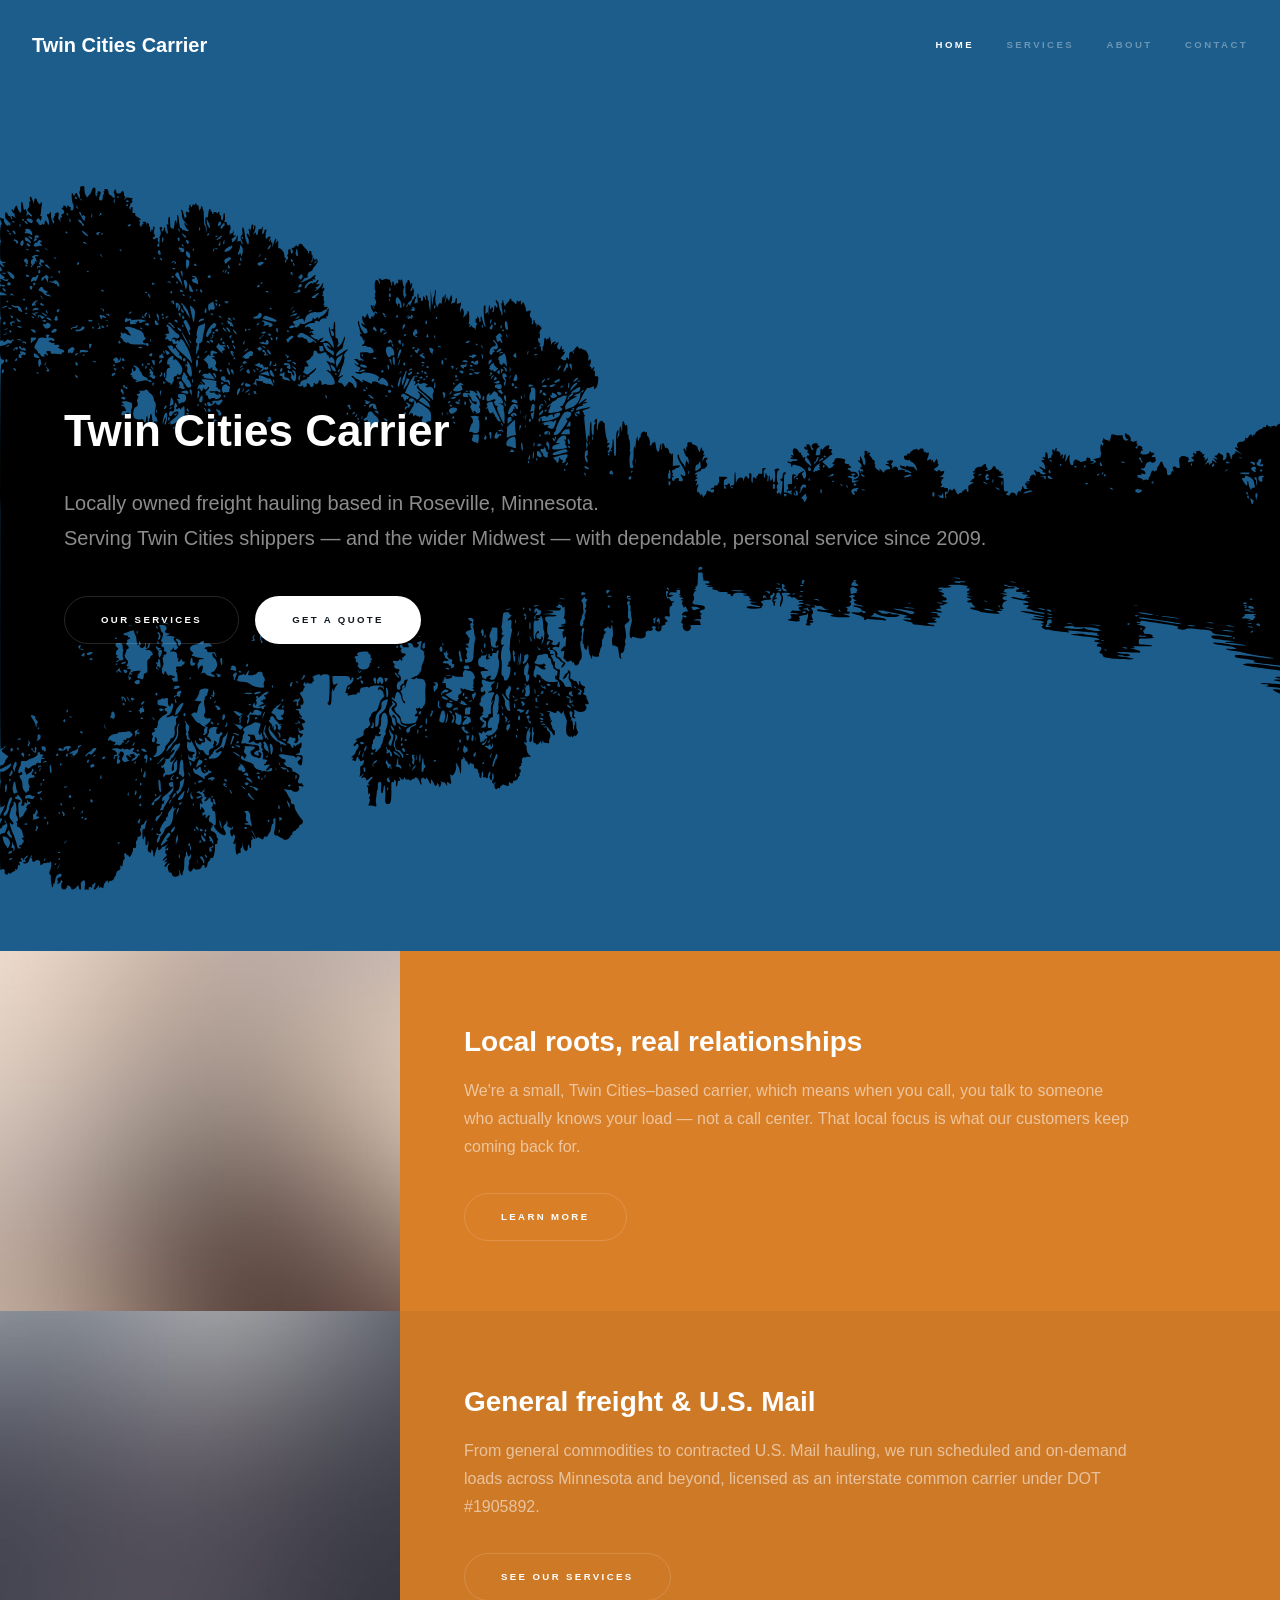
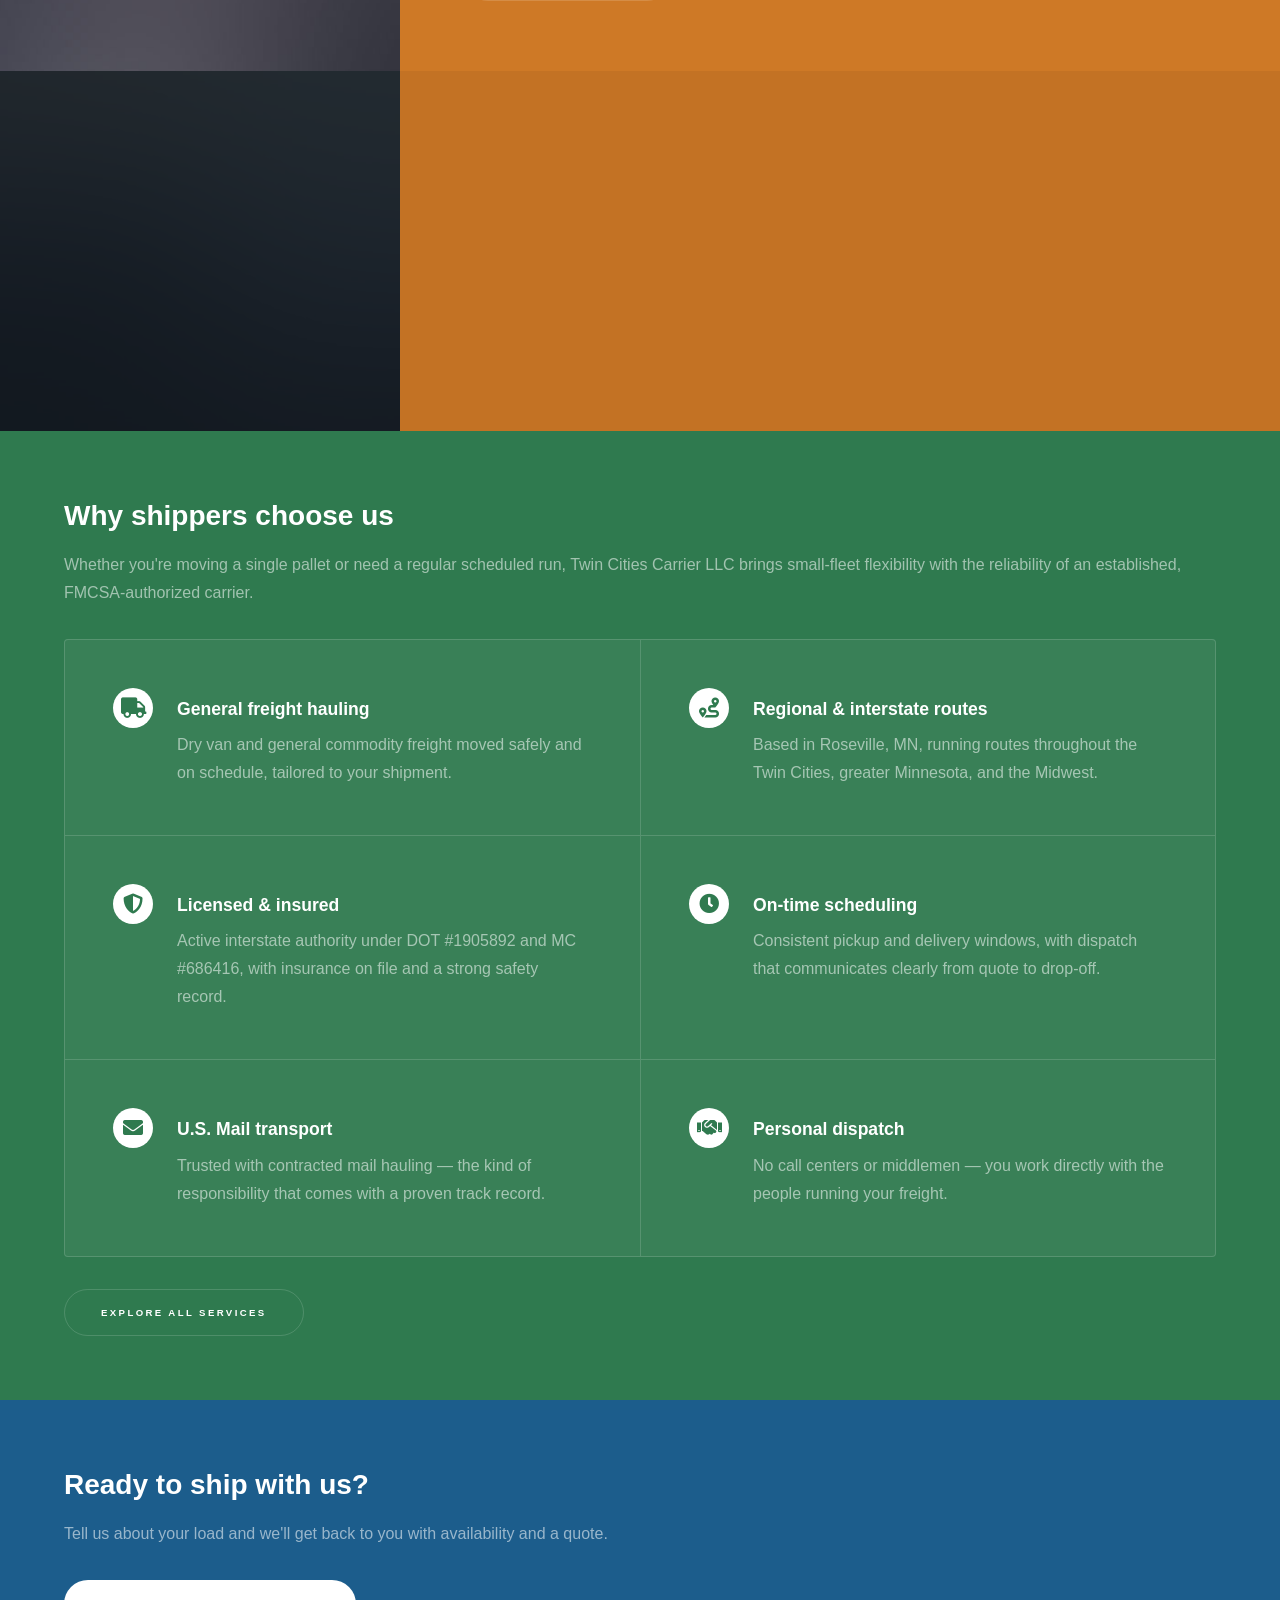
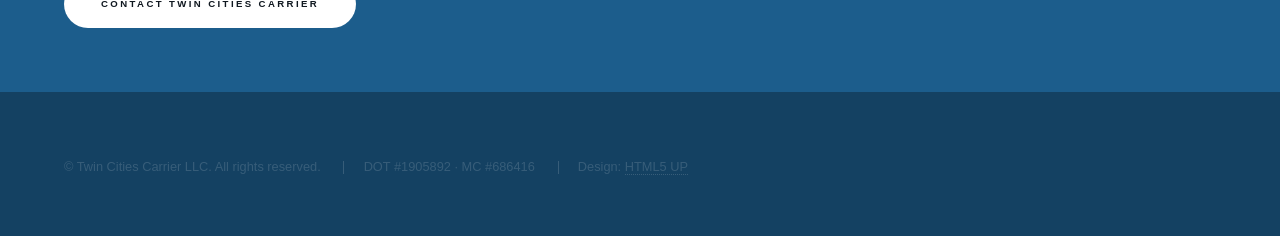
==== commit dab9c9f1: "small changes" ====
--- a/Frontend/index.html
+++ b/Frontend/index.html
@@ -131,7 +131,7 @@
 					<section id="three" class="wrapper style1 fade-up">
 						<div class="inner">
 							<h2>Ready to ship with us?</h2>
-							<p>Tell us about your load and we'll get back to you with availability and a quote &mdash; usually the same business day.</p>
+							<p>Tell us about your load and we'll get back to you with availability and a quote.</p>
 							<ul class="actions">
 								<li><a href="contact.html" class="button primary">Contact Twin Cities Carrier</a></li>
 							</ul>
